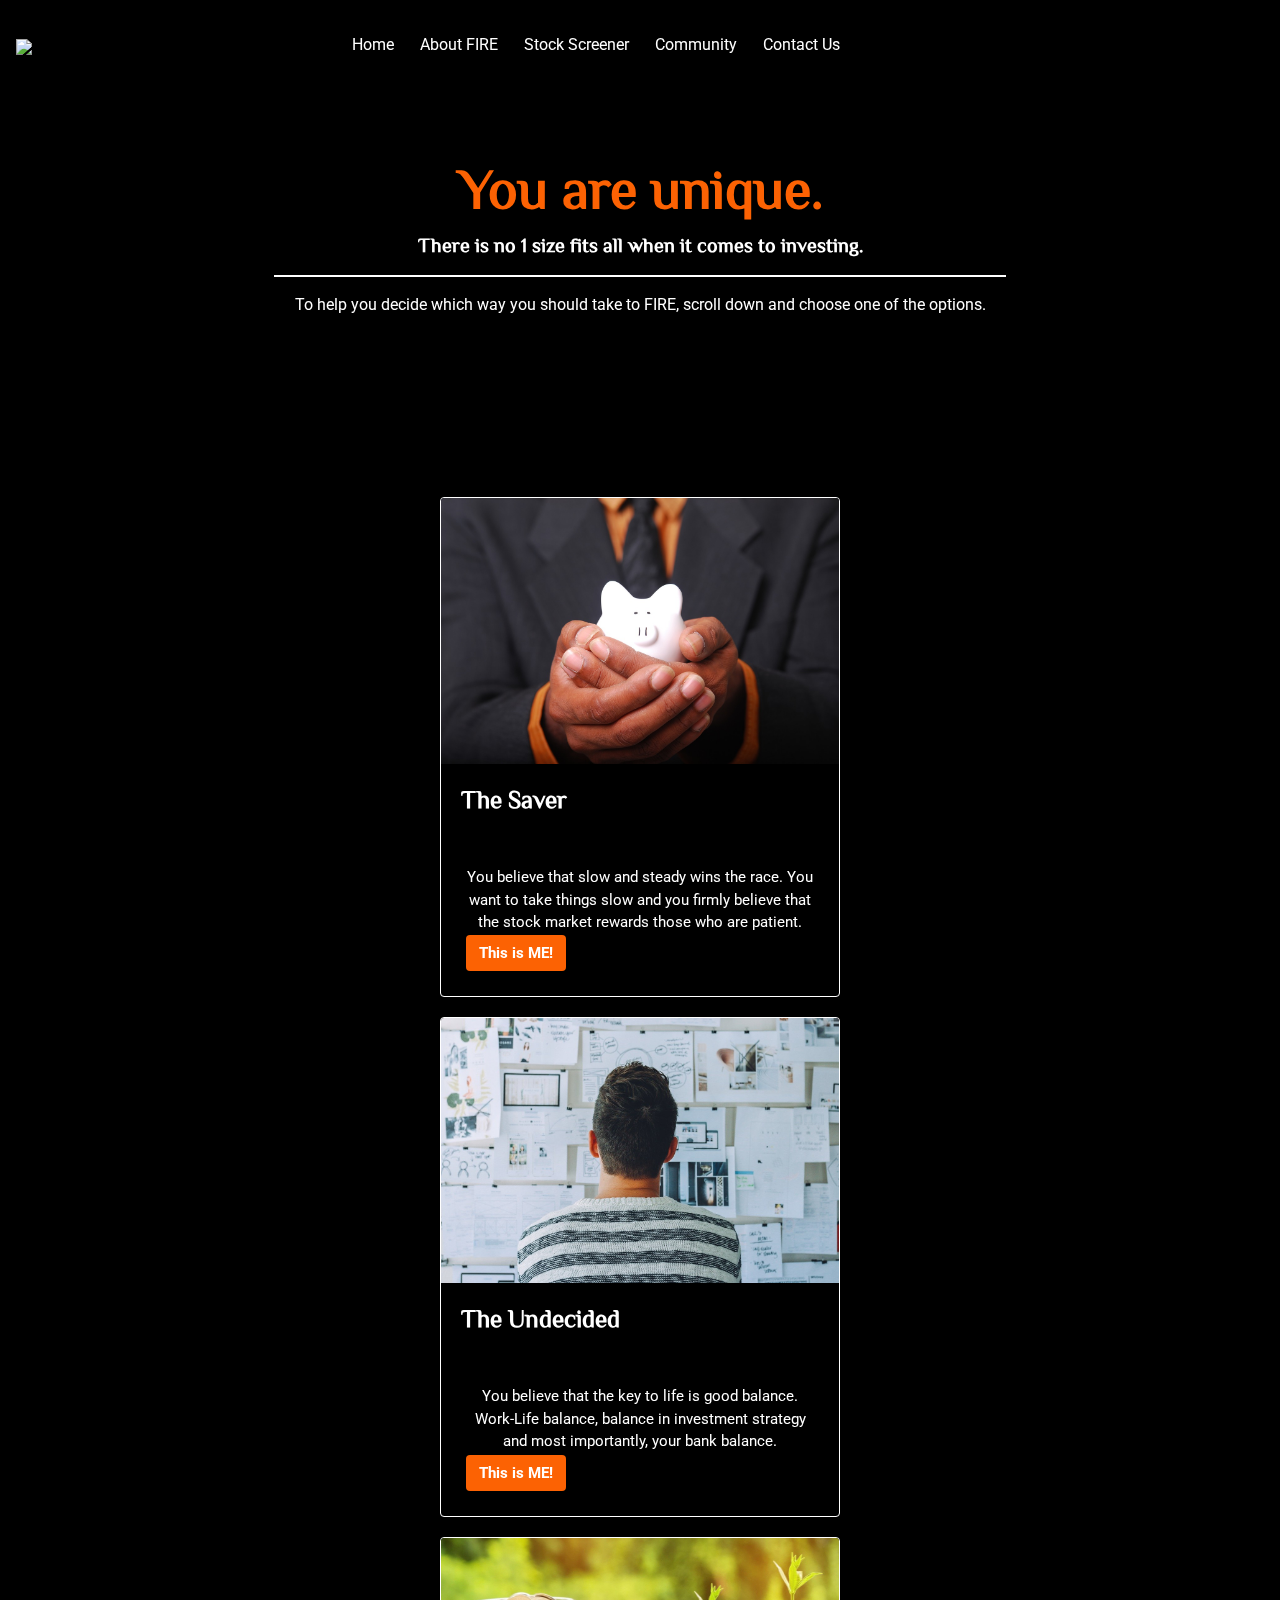
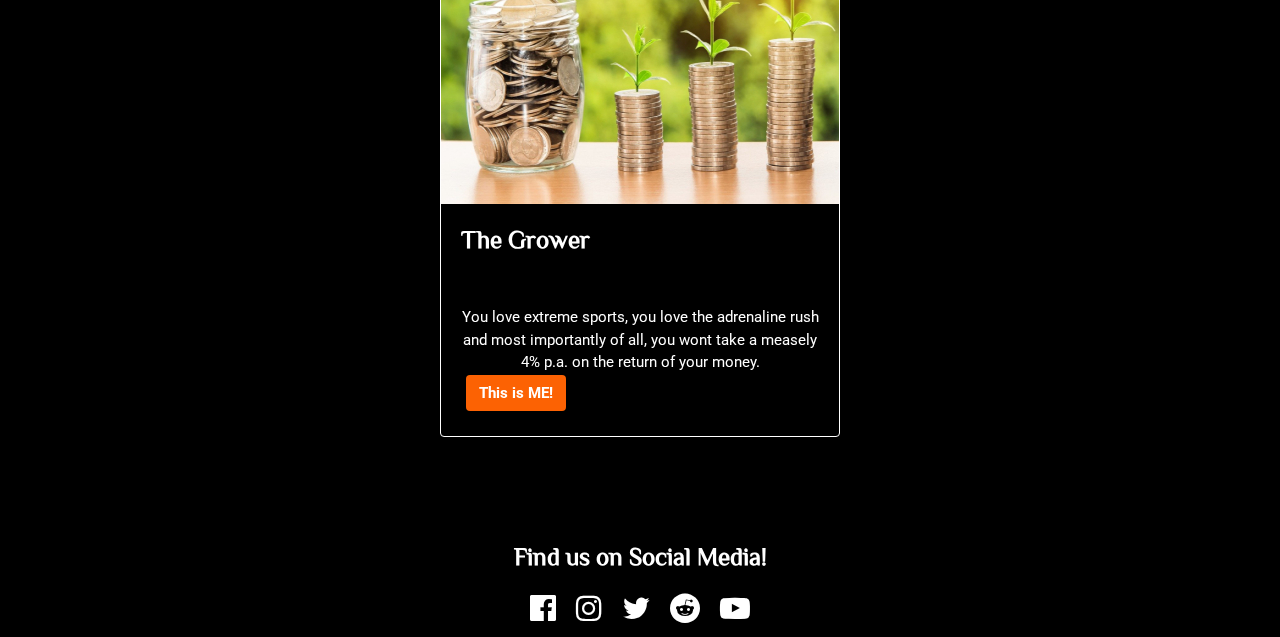
==== index.html @ 74e1b188 "added chart js" ====
<!DOCTYPE html>
<html lang="en">
<head>
  <meta charset="UTF-8">
  <meta name="viewport" content="width=device-width, initial-scale=1.0">
  <title>The FIRE Project</title>
  <!-- BootStrap CSS -->
  <link rel="stylesheet" href="https://stackpath.bootstrapcdn.com/bootstrap/4.4.1/css/bootstrap.min.css" integrity="sha384-Vkoo8x4CGsO3+Hhxv8T/Q5PaXtkKtu6ug5TOeNV6gBiFeWPGFN9MuhOf23Q9Ifjh" crossorigin="anonymous">
  <!-- Google Fonts -->
  <link href="https://fonts.googleapis.com/css2?family=Roboto:ital,wght@0,100;0,300;0,400;0,500;0,700;0,900;1,100;1,300;1,400;1,500;1,700;1,900&display=swap" rel="stylesheet">
  <link href="https://fonts.googleapis.com/css2?family=ZCOOL+XiaoWei&display=swap" rel="stylesheet">
  <!-- Fontawesome CSS -->
  <link rel="stylesheet" href="https://stackpath.bootstrapcdn.com/font-awesome/4.7.0/css/font-awesome.min.css">
  <!-- My own CSS -->
  <link rel="stylesheet" href="style.css">
</head>
<body>
  <!-- navbar -->
  <nav class="navbar navbar-expand-lg">
    <a class="navbar-brand" href="#" id="nav-logo"><img src="pictures/firelogo.png"> </a>
    <button class="navbar-toggler" type="button" data-toggle="collapse" data-target="#navbarNav" aria-controls="navbarNav" aria-expanded="false" aria-label="Toggle navigation">
      <div class="nav-hamburger"></div>
      <div class="nav-hamburger"></div>
      <div class="nav-hamburger"></div>
    </button>
    <div class="collapse navbar-collapse" id="navbarNav">
      <ul class="navbar-nav">
        <li class="nav-item">
          <a class="nav-link" href="index.html">Home <span class="sr-only">(current)</span></a>
        </li>
        <li class="nav-item">
          <a class="nav-link" href="#">About FIRE</a>
        </li>
        <li class="nav-item">
          <a class="nav-link" href="#">Stock Screener</a>
        </li>
        <li class="nav-item">
          <a class="nav-link" href="#">Community</a>
        </li>
        <li class="nav-item last-nav-link">
          <a class="nav-link" href="#">Contact Us</a>
        </li>
      </ul>
    </div>
  </nav>
  <!-- Main background video -->
  <video autoplay muted loop id="mainpagevideo">
    <source src="mainbackground.mp4" type="video/mp4">
  </video>
  <!-- Main page jumbotron -->
  <div class="jumbotron jumbo-main-bg">
    <h1 class="display-4 jumbo-header">You are unique.</h1>
    <p class="lead jumbo-lead">There is no 1 size fits all when it comes to investing.</p>
    <hr>
    <p  class="jumbo-text">To help you decide which way you should take to FIRE, scroll down and choose one of the options.</p>
  </div>
  
  <!-- Main page with 3 choices cards -->
  <div class="container-fluid">
    <section id="center-of-page-card">

      <!-- AOS for cards -->

      <div data-aos="fade-down"
      data-aos-easing="linear"
      data-aos-duration="1500">
        <div class="container-fluid" id="mainpage-teaser">
          <!-- Saver card -->
          <div class="card teaser-card" id="saver-card" style="width: 25rem;">
            <div class="card-body">
              <img class="card-img-top" src="pictures/saver.jpg" alt="Card image cap">
              <h5 class="card-title card-text-header">The Saver</h5>
              <p class="card-text card-text-body">You believe that slow and steady wins the race. You want to take things slow and you firmly believe that the stock market rewards those who are patient.</p>
              <a href="saver.html" class="btn main-page-btn">This is ME!</a>
            </div>
          </div>
          <!-- Undecided card -->
          <div class="card teaser-card" id="thinking-card" style="width: 25rem;">
            <div class="card-body">
              <img class="card-img-top" src="pictures/thinking.jpg" alt="Card image cap">
              <h5 class="card-title card-text-header">The Undecided</h5>
              <p class="card-text card-text-body">You believe that the key to life is good balance. Work-Life balance, balance in investment strategy and most importantly, your bank balance. </p>
              <a href="#" class="btn main-page-btn">This is ME!</a>
            </div>
          </div>
          <!-- Grower card -->
          <div class="card teaser-card" id="grower-card" style="width: 25rem;">
            <div class="card-body">
              <img class="card-img-top" src="pictures/grower.jpg" alt="Card image cap">
              <h5 class="card-title card-text-header">The Grower</h5>
              <p class="card-text card-text-body">You love extreme sports, you love the adrenaline rush and most importantly of all, you wont take a measely 4% p.a. on the return of your money.</p>
              <a href="#" class="btn main-page-btn">This is ME!</a>
            </div>
          </div>
        </div>
      </div>
    </section>
  </div>
<!-- Footer -->
  <footer>
    <div class="container-fluid" id="footer">
      <div><p>Find us on Social Media!</p></div>
      <div>
        <span><i class="fa fa-facebook-official" aria-hidden="true"></i></span>
        <span><i class="fa fa-instagram" aria-hidden="true"></i></span>
        <span><i class="fa fa-twitter" aria-hidden="true"></i></span>
        <span><i class="fa fa-reddit" aria-hidden="true"></i></span>
        <span><i class="fa fa-youtube-play" aria-hidden="true"></i></span>
      </div>
    </div>
  </footer>

  <!-- jquery -->
  <script src="https://code.jquery.com/jquery-3.4.1.slim.min.js" integrity="sha384-J6qa4849blE2+poT4WnyKhv5vZF5SrPo0iEjwBvKU7imGFAV0wwj1yYfoRSJoZ+n" crossorigin="anonymous"></script>
  <!-- bootstrap -->
  <script src="https://cdn.jsdelivr.net/npm/popper.js@1.16.0/dist/umd/popper.min.js" integrity="sha384-Q6E9RHvbIyZFJoft+2mJbHaEWldlvI9IOYy5n3zV9zzTtmI3UksdQRVvoxMfooAo" crossorigin="anonymous"></script>
  <script src="https://stackpath.bootstrapcdn.com/bootstrap/4.4.1/js/bootstrap.min.js" integrity="sha384-wfSDF2E50Y2D1uUdj0O3uMBJnjuUD4Ih7YwaYd1iqfktj0Uod8GCExl3Og8ifwB6" crossorigin="anonymous"></script>
  <!-- Axios -->
  <script src="https://cdnjs.cloudflare.com/ajax/libs/axios/0.19.2/axios.min.js"></script>
  <!-- Animate on scroll library -->
  <script src="https://unpkg.com/aos@2.3.1/dist/aos.js"></script>
  <!-- Chart JS -->
  <script src="https://cdn.jsdelivr.net/npm/chart.js@2.8.0"></script>
  <!-- my script -->
  <script src="script.js"></script>
</body>
</html>
---- style.css ----
/* main body styling */
body{
  background-color: black;
  margin: 0px;
  padding: 0px;
  height: 100%;
  font-family: font-family: 'Roboto', sans-serif;
}
/* navbar stylings */
#nav-logo img {
    height: 40px;
}
.navbar {
  height: 10vh;
  z-index: 10;
  width: 100%;
  background-color: rgba(0,0,0,0.9);
}

.navbar-brand {
  color: white;
}

.nav-link {
  color: white;
  font-size: 16px;
}

.navbar-toggler-icon {
  background-color: white;
  border-radius: 50%;
}

.nav-hamburger {
  width: 25px;
  height: 4px;
  background-color: white;
  margin: 5px 0;
}

.navbar-nav {
  width: 100%;
  display: flex;
  justify-content: center;
}

.nav-item {
    padding: 0 5px 0 5px;
}

.last-nav-link {
    margin-right: 120px;
}

/* Main page Background video */

#mainpagevideo {
  position: fixed;
  right: 0;
  bottom: 0;
  min-width: 100%;
  min-height: 100%;
  z-index: -1;
}

/* jumbotron stylings */

.jumbo-main-bg {
  background-color: rgba(0,0,0,0.7);
  margin-bottom: 80px;
}

.jumbo-bg {
  background-color: rgba(166,166,166,0.3);
  margin-bottom: 80px;
}

hr {
  color: white;
  border: 0.5px white solid;
  text-align: center;
  width: 60%
}

.jumbo-header {
  color: #fc6203;
  font-weight: bolder;
  font-family: 'ZCOOL XiaoWei', serif;
  text-align: center;
}

.jumbo-lead {
  color: white;
  font-weight: bolder;
  font-family: 'ZCOOL XiaoWei', serif;
  text-align: center;
}

.jumbo-text {
  color: white;
  text-align: center;
}

/* main page teaser */

#center-of-page-card {
  width: 100%;
}

#mainpage-teaser {
  display: flex;
  justify-content: space-around;
}

.card-body {
    padding: 0px !important;
}

.teaser-card {
  position: relative;
  background-color: rgba(0,0,0,0.8) ;
  border: 2px black solid;
  min-height: 600px;
  border: 1px white solid;
}

.card-text-header {
  font-family: 'ZCOOL XiaoWei', serif;
  color: white;
  font-size: 35px;
  font-weight: bolder;
  padding: 20px;
}

.card-text-body {
  padding-top: 20px;
  color: white;
  font-size: 20px;
  padding: 20px;
}

.main-page-btn {
  position: absolute;
  bottom: 25px;
  left: 25px;
  background-color: #fc6203;
  color: white;
  font-weight: bolder;
  font-size: 15px;
}

#saver-bg {
    background-color: black;
}

/* Saver page main container */
#saver-page-header {
  display: flex;
  justify-content: center;
  font-size: 40px;
  font-weight: bolder;
  color: #fc6203;
  font-family: 'ZCOOL XiaoWei', serif;
  padding: 20px 0 20px 0;
}

#saver-page-main {
  height: 80px;
}

/* Saver page undecided text */
#saver-undecided-box {
  text-align: center;
  margin: 100px 0 50px 0;
}

#saver-undecided-text {
  font-family: 'ZCOOL XiaoWei', serif;
  font-size: 40px;
  font-weight: bolder;
  color: #fc6203;
  text-shadow: 3px 3px black;
}

/* Saver page search box */

#saver-search-container {
  display: flex;
  justify-content: center;
  margin: 60px 0 60px 0;
}

#saver-search-text {
  color: white;
  font-weight: Bolder;
  font-size: 30px;
  margin-right: 20px;
  text-shadow: 4px 4px black;
}

#saver-search {
  border-radius: 25px;
  border: 3px black solid;
  padding: 10px;
  box-shadow: black 2px 2px;
}

.search-btn {
  background-color: #fc6203;
  color: white;
  font-weight: bolder;
  font-size: 15px;
  margin-left: 15px;
  padding: 0px 10px;
  border-radius: 25px;
}

#collapseOne {
    margin: 0;
    padding: 0;
}

#collapseTwo {
    margin: 0;
    padding: 0;
}

#saver-results-stock-info {
    padding: 20px !important;
    background-color: rgba(166,166,166,0.3);
    margin: 0px !important;
}

#saver-line-chart {
    width: 300px;
    height: 300px;
}

#saver-search-results-description {
    padding: 20px !important;
    background-color: rgba(166,166,166,0.3);
    margin: 0px !important;
}

/* Saver Page low PE stocks section */
.saver-container {
  margin: auto;
  margin-top: 100px;
  margin-bottom: 100px;
  padding: 0px;
  display: flex;
  justify-content: center;
}

.saver-text-head {
    font-size: 30px;
    color: white;
    text-align: center;
    font-family: 'ZCOOL XiaoWei', serif;
    padding-top: 15px;
}

.saver-card {
  display: flex;
  justify-content: flex-end;
  width: 100%;
}

.saver-card-main {
  border-radius: 0 25px 25px 0;
  background-color: rgba(255,255,255,0.8);
  width: 100%;
  height: 100%;
  margin: 0;
}

.saver-text {
  text-align: center;
  color: white;
  font-size: 15px;
  line-height: 1.5em;
  padding-bottom: 15px;
}

.saver-card-header {
  font-family: 'ZCOOL XiaoWei', serif;
  font-weight: bolder;
  font-size: 30px;
  text-align: center;
  padding-top: 15px;
}

.saver-text-box {
  display: flex;
  flex-direction: column;
  justify-content: center;
  background-color: rgba(166,166,166,0.3);
  border-radius: 25px 0 0 25px;
}

.saver-search-btn {
  background-color: #fc6203;
  color: black;
  font-weight: bolder;
  font-size: 15px;
  margin: 20px 0 0 15px;
  padding: 5px 10px;
  border-radius: 10px;
}

.card-text {
    text-align: center;
}

#search-btn-dividend {
    margin-bottom: 30px;
}


/* Saver Page high Dividend stocks section */
/* #high-div-container {
  margin: auto;
  margin-bottom: 40px;
  padding: 0px;
  display: flex;
  justify-content: center;
}

#high-div-card {
  display: flex;
  justify-content: flex-start;
}

#high-div-card-main {
  border-radius: 25px;
  background-color: rgba(255,255,255,0.8);
}

#high-div-text {
  text-align: center;
  color: white;
  font-size: 15px;
  line-height: 1.5em;
}

#high-div-card-header {
  font-family: 'ZCOOL XiaoWei', serif;
  font-weight: bolder;
  font-size: 18px;
}

#high-div-text-box {
  display: flex;
  flex-direction: column;
  justify-content: center;
  background-color: rgba(0,0,0,0.8);
  border-radius: 25px;
}

#high-div-search-btn {
  background-color: #fc6203;
  color: black;
  font-weight: bolder;
  font-size: 15px;
  margin-left: 15px;
  padding: 5px 10px;
  border-radius: 10px;
} */

/* Footer */

#footer {
  height: 120px;
  font-family: 'ZCOOL XiaoWei', serif;
  background-color: rgba(0,0,0,0.7);
  color: white;
  margin-top: 80px;
  font-size: 25px;
  font-weight: bold;
  text-align: center;
  padding: 20px;
}

.fa {
  font-size: 30px;
  color: white;
  padding: 0 7px 0 7px
}

/* ------------smallest phone size------------ */
@media only screen and (max-width: 400px){
  .navbar {
    font-family: 'ZCOOL XiaoWei', serif;
    z-index: 10;
    width: 100%;
    background-color: rgba(0,0,0,0.7);
  }

  #mainpage-teaser {
    display: block;
  }

  .teaser-card {
    width: 300px !important;
  }
  
  #center-of-page-card {
    display: flex;
    justify-content: center;
  }
}

/* ------------laptop screen size------------ */

@media only screen and (max-width: 1440px) {
  #mainpagevideo {
    position: fixed;
    right: 0;
    bottom: 0;
    min-width: 100%;
    min-height: 100%;
    z-index: -1;
  }

  .card-text-header {
    font-family: 'ZCOOL XiaoWei', serif;
    color: white;
    font-size: 25px;
    font-weight: bolder;
  }
  
  .card-text-body {
    padding-top: 20px;
    color: white;
    font-size: 15px;
  }

  .teaser-card {
    min-height: 500px;
  }
}

/* ------------smaller laptop size------------ */

@media only screen and (max-width: 1300px) {
  #mainpagevideo {
    position: fixed;
    right: 0;
    bottom: 0;
    min-width: 100%;
    min-height: 100%;
    z-index: -1;
  }

  #mainpage-teaser {
    display: block;
  }

  .teaser-card {
    max-height: 550px;
    margin-top: 20px;
  }
  
  #center-of-page-card {
    display: flex;
    justify-content: center;
  }
}

/* ------------iphoneX size------------ */

@media only screen and (max-width: 768px) {
  #mainpagevideo {
    position: fixed;
    right: 0;
    bottom: 0;
    min-width: 100%;
    min-height: 100%;
    z-index: -1;
  }

  #mainpage-teaser {
    display: block;
  }

  
  #center-of-page-card {
    display: flex;
    justify-content: center;
  }
}
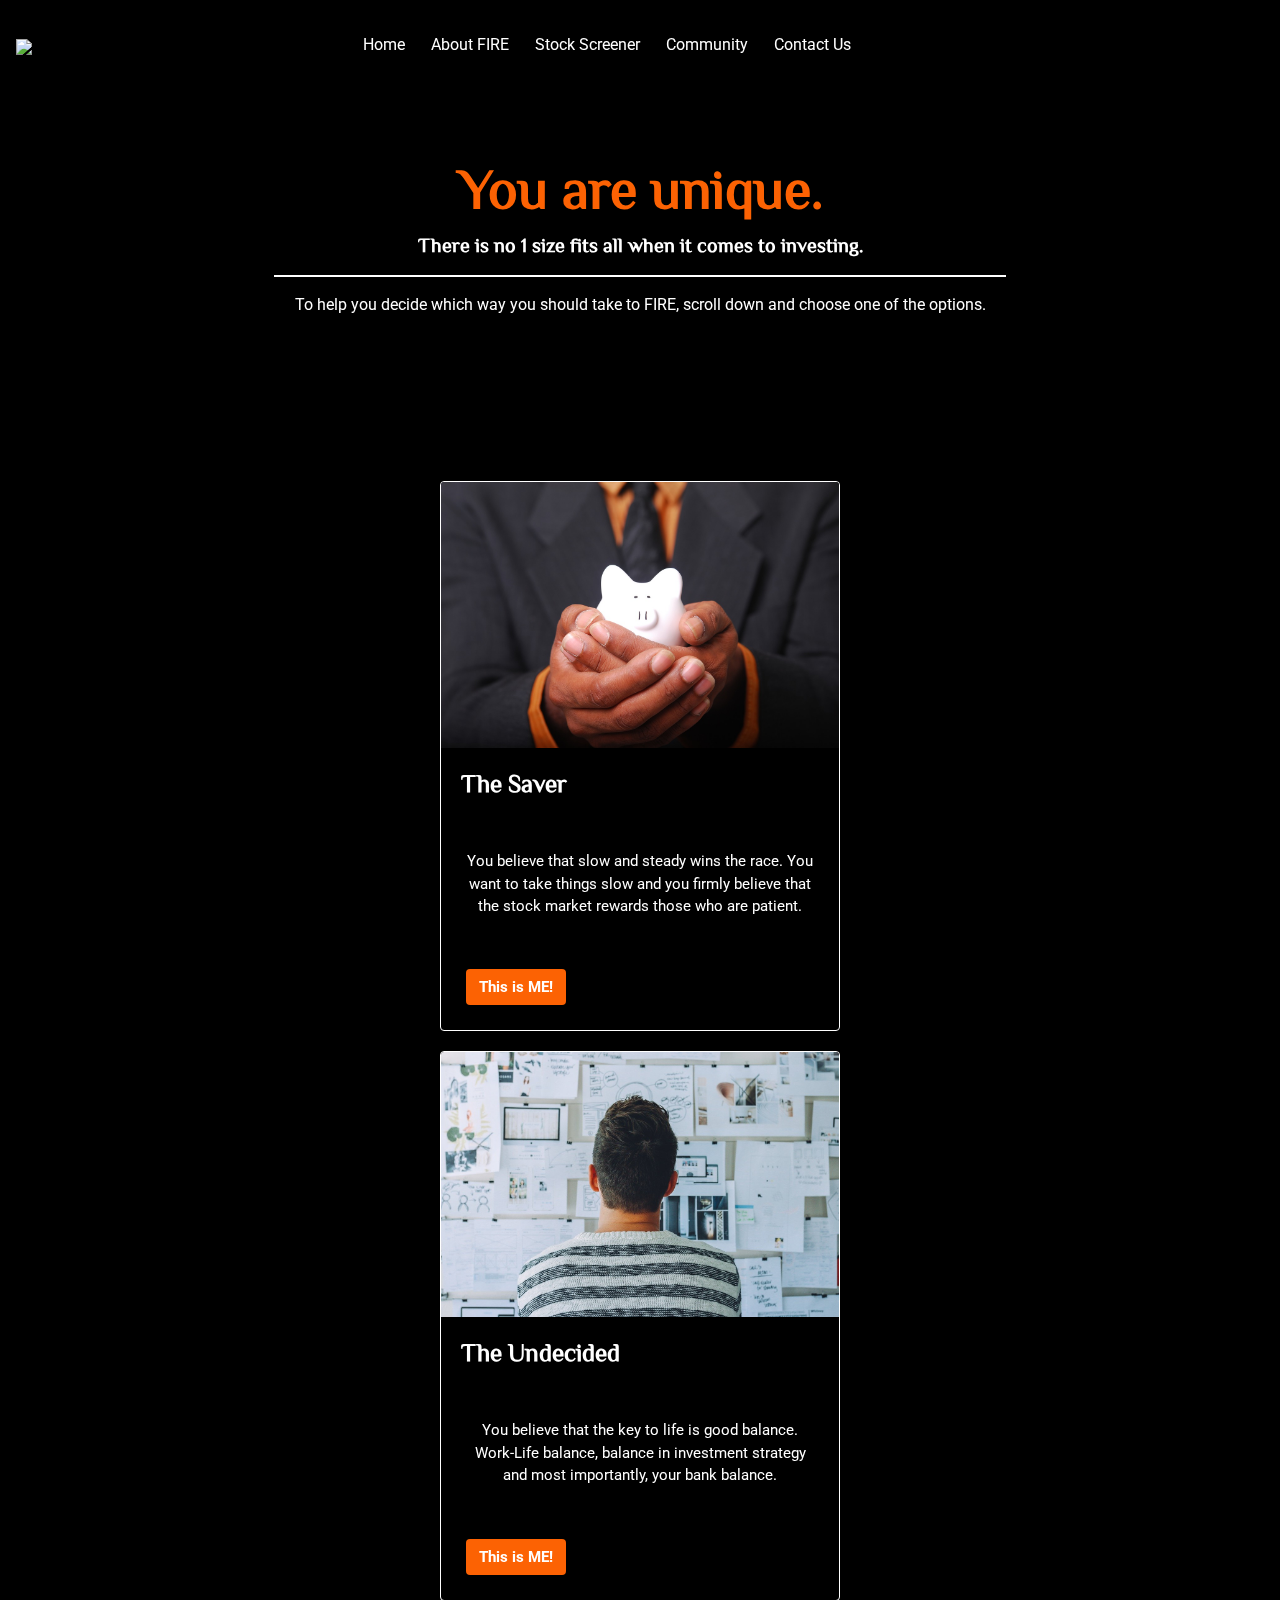
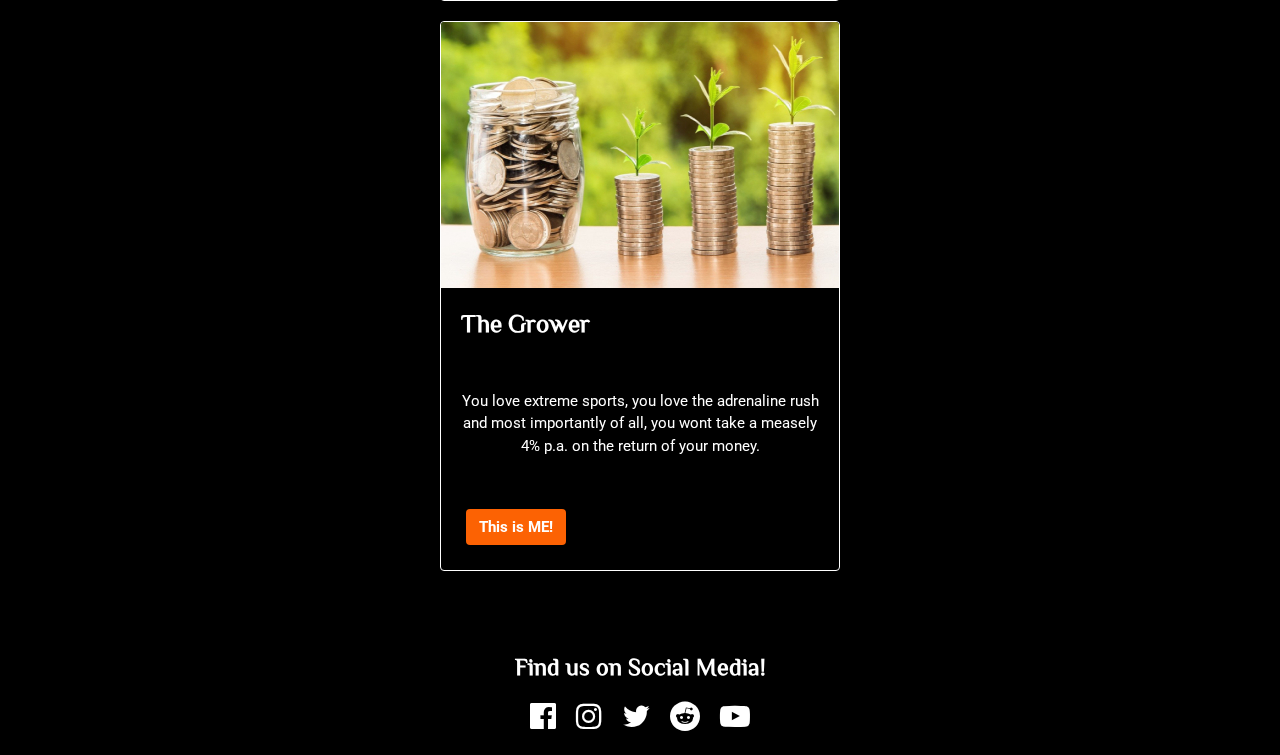
==== commit f2f54dc4: "added Fire history and guidelines" ====
--- a/index.html
+++ b/index.html
@@ -1,127 +1,146 @@
 <!DOCTYPE html>
 <html lang="en">
+
 <head>
-  <meta charset="UTF-8">
-  <meta name="viewport" content="width=device-width, initial-scale=1.0">
-  <title>The FIRE Project</title>
-  <!-- BootStrap CSS -->
-  <link rel="stylesheet" href="https://stackpath.bootstrapcdn.com/bootstrap/4.4.1/css/bootstrap.min.css" integrity="sha384-Vkoo8x4CGsO3+Hhxv8T/Q5PaXtkKtu6ug5TOeNV6gBiFeWPGFN9MuhOf23Q9Ifjh" crossorigin="anonymous">
-  <!-- Google Fonts -->
-  <link href="https://fonts.googleapis.com/css2?family=Roboto:ital,wght@0,100;0,300;0,400;0,500;0,700;0,900;1,100;1,300;1,400;1,500;1,700;1,900&display=swap" rel="stylesheet">
-  <link href="https://fonts.googleapis.com/css2?family=ZCOOL+XiaoWei&display=swap" rel="stylesheet">
-  <!-- Fontawesome CSS -->
-  <link rel="stylesheet" href="https://stackpath.bootstrapcdn.com/font-awesome/4.7.0/css/font-awesome.min.css">
-  <!-- My own CSS -->
-  <link rel="stylesheet" href="style.css">
+	<meta charset="UTF-8">
+	<meta name="viewport" content="width=device-width, initial-scale=1.0">
+	<title>The FIRE Project</title>
+	<!-- BootStrap CSS -->
+	<link rel="stylesheet" href="https://stackpath.bootstrapcdn.com/bootstrap/4.4.1/css/bootstrap.min.css"
+		integrity="sha384-Vkoo8x4CGsO3+Hhxv8T/Q5PaXtkKtu6ug5TOeNV6gBiFeWPGFN9MuhOf23Q9Ifjh" crossorigin="anonymous">
+	<!-- Google Fonts -->
+	<link
+		href="https://fonts.googleapis.com/css2?family=Roboto:ital,wght@0,100;0,300;0,400;0,500;0,700;0,900;1,100;1,300;1,400;1,500;1,700;1,900&display=swap"
+		rel="stylesheet">
+	<link href="https://fonts.googleapis.com/css2?family=ZCOOL+XiaoWei&display=swap" rel="stylesheet">
+	<!-- Fontawesome CSS -->
+	<link rel="stylesheet" href="https://stackpath.bootstrapcdn.com/font-awesome/4.7.0/css/font-awesome.min.css">
+	<!-- My own CSS -->
+	<link rel="stylesheet" href="style.css">
 </head>
+
 <body>
-  <!-- navbar -->
-  <nav class="navbar navbar-expand-lg">
-    <a class="navbar-brand" href="#" id="nav-logo"><img src="pictures/firelogo.png"> </a>
-    <button class="navbar-toggler" type="button" data-toggle="collapse" data-target="#navbarNav" aria-controls="navbarNav" aria-expanded="false" aria-label="Toggle navigation">
+	<!-- navbar -->
+	<nav class="navbar navbar-expand-lg">
+		<a class="navbar-brand" href="#" id="nav-logo"><img src="pictures/firelogo.png"> </a>
+			<button class="navbar-toggler" type="button" data-toggle="collapse" data-target="#navbarNav" aria-controls="navbarNav" aria-expanded="false" aria-label="Toggle navigation">
       <div class="nav-hamburger"></div>
       <div class="nav-hamburger"></div>
       <div class="nav-hamburger"></div>
     </button>
-    <div class="collapse navbar-collapse" id="navbarNav">
-      <ul class="navbar-nav">
-        <li class="nav-item">
-          <a class="nav-link" href="index.html">Home <span class="sr-only">(current)</span></a>
-        </li>
-        <li class="nav-item">
-          <a class="nav-link" href="#">About FIRE</a>
-        </li>
-        <li class="nav-item">
-          <a class="nav-link" href="#">Stock Screener</a>
-        </li>
-        <li class="nav-item">
-          <a class="nav-link" href="#">Community</a>
-        </li>
-        <li class="nav-item last-nav-link">
-          <a class="nav-link" href="#">Contact Us</a>
-        </li>
-      </ul>
-    </div>
-  </nav>
-  <!-- Main background video -->
-  <video autoplay muted loop id="mainpagevideo">
-    <source src="mainbackground.mp4" type="video/mp4">
-  </video>
-  <!-- Main page jumbotron -->
-  <div class="jumbotron jumbo-main-bg">
-    <h1 class="display-4 jumbo-header">You are unique.</h1>
-    <p class="lead jumbo-lead">There is no 1 size fits all when it comes to investing.</p>
-    <hr>
-    <p  class="jumbo-text">To help you decide which way you should take to FIRE, scroll down and choose one of the options.</p>
-  </div>
-  
-  <!-- Main page with 3 choices cards -->
-  <div class="container-fluid">
-    <section id="center-of-page-card">
+			<div class="collapse navbar-collapse" id="navbarNav">
+				<ul class="navbar-nav">
+					<li class="nav-item">
+						<a class="nav-link" href="index.html">Home <span class="sr-only">(current)</span></a>
+					</li>
+					<li class="nav-item">
+						<a class="nav-link" href="about.html">About FIRE</a>
+					</li>
+					<li class="nav-item">
+						<a class="nav-link" href="#">Stock Screener</a>
+					</li>
+					<li class="nav-item">
+						<a class="nav-link" href="#">Community</a>
+					</li>
+					<li class="nav-item last-nav-link">
+						<a class="nav-link" href="#">Contact Us</a>
+					</li>
+				</ul>
+			</div>
+	</nav>
+	<!-- Main background video -->
+	<video autoplay muted loop id="mainpagevideo">
+		<source src="mainbackground.mp4" type="video/mp4">
+	</video>
+	<!-- Main page jumbotron -->
+	<div class="jumbotron jumbo-main-bg">
+		<h1 class="display-4 jumbo-header">You are unique.</h1>
+		<p class="lead jumbo-lead">There is no 1 size fits all when it comes to investing.</p>
+		<hr>
+		<p class="jumbo-text">To help you decide which way you should take to FIRE, scroll down and choose one of the
+			options.</p>
+	</div>
 
-      <!-- AOS for cards -->
+	<!-- Main page with 3 choices cards -->
+	<div class="container-fluid">
+		<section id="center-of-page-card">
 
-      <div data-aos="fade-down"
-      data-aos-easing="linear"
-      data-aos-duration="1500">
-        <div class="container-fluid" id="mainpage-teaser">
-          <!-- Saver card -->
-          <div class="card teaser-card" id="saver-card" style="width: 25rem;">
-            <div class="card-body">
-              <img class="card-img-top" src="pictures/saver.jpg" alt="Card image cap">
-              <h5 class="card-title card-text-header">The Saver</h5>
-              <p class="card-text card-text-body">You believe that slow and steady wins the race. You want to take things slow and you firmly believe that the stock market rewards those who are patient.</p>
-              <a href="saver.html" class="btn main-page-btn">This is ME!</a>
-            </div>
-          </div>
-          <!-- Undecided card -->
-          <div class="card teaser-card" id="thinking-card" style="width: 25rem;">
-            <div class="card-body">
-              <img class="card-img-top" src="pictures/thinking.jpg" alt="Card image cap">
-              <h5 class="card-title card-text-header">The Undecided</h5>
-              <p class="card-text card-text-body">You believe that the key to life is good balance. Work-Life balance, balance in investment strategy and most importantly, your bank balance. </p>
-              <a href="#" class="btn main-page-btn">This is ME!</a>
-            </div>
-          </div>
-          <!-- Grower card -->
-          <div class="card teaser-card" id="grower-card" style="width: 25rem;">
-            <div class="card-body">
-              <img class="card-img-top" src="pictures/grower.jpg" alt="Card image cap">
-              <h5 class="card-title card-text-header">The Grower</h5>
-              <p class="card-text card-text-body">You love extreme sports, you love the adrenaline rush and most importantly of all, you wont take a measely 4% p.a. on the return of your money.</p>
-              <a href="#" class="btn main-page-btn">This is ME!</a>
-            </div>
-          </div>
-        </div>
-      </div>
-    </section>
-  </div>
-<!-- Footer -->
-  <footer>
-    <div class="container-fluid" id="footer">
-      <div><p>Find us on Social Media!</p></div>
-      <div>
-        <span><i class="fa fa-facebook-official" aria-hidden="true"></i></span>
-        <span><i class="fa fa-instagram" aria-hidden="true"></i></span>
-        <span><i class="fa fa-twitter" aria-hidden="true"></i></span>
-        <span><i class="fa fa-reddit" aria-hidden="true"></i></span>
-        <span><i class="fa fa-youtube-play" aria-hidden="true"></i></span>
-      </div>
-    </div>
-  </footer>
+			<!-- AOS for cards -->
 
-  <!-- jquery -->
-  <script src="https://code.jquery.com/jquery-3.4.1.slim.min.js" integrity="sha384-J6qa4849blE2+poT4WnyKhv5vZF5SrPo0iEjwBvKU7imGFAV0wwj1yYfoRSJoZ+n" crossorigin="anonymous"></script>
-  <!-- bootstrap -->
-  <script src="https://cdn.jsdelivr.net/npm/popper.js@1.16.0/dist/umd/popper.min.js" integrity="sha384-Q6E9RHvbIyZFJoft+2mJbHaEWldlvI9IOYy5n3zV9zzTtmI3UksdQRVvoxMfooAo" crossorigin="anonymous"></script>
-  <script src="https://stackpath.bootstrapcdn.com/bootstrap/4.4.1/js/bootstrap.min.js" integrity="sha384-wfSDF2E50Y2D1uUdj0O3uMBJnjuUD4Ih7YwaYd1iqfktj0Uod8GCExl3Og8ifwB6" crossorigin="anonymous"></script>
-  <!-- Axios -->
-  <script src="https://cdnjs.cloudflare.com/ajax/libs/axios/0.19.2/axios.min.js"></script>
-  <!-- Animate on scroll library -->
-  <script src="https://unpkg.com/aos@2.3.1/dist/aos.js"></script>
-  <!-- Chart JS -->
-  <script src="https://cdn.jsdelivr.net/npm/chart.js@2.8.0"></script>
-  <!-- my script -->
-  <script src="script.js"></script>
+			<div data-aos="fade-down" data-aos-easing="linear" data-aos-duration="1500">
+				<div class="container-fluid" id="mainpage-teaser">
+					<!-- Saver card -->
+					<div class="card teaser-card" id="saver-card" style="width: 25rem;">
+						<div class="card-body">
+							<img class="card-img-top" src="pictures/saver.jpg" alt="Card image cap">
+							<h5 class="card-title card-text-header">The Saver</h5>
+							<p class="card-text card-text-body">You believe that slow and steady wins the race. You want
+								to take things slow and you firmly believe that the stock market rewards those who are
+								patient.</p>
+							<a href="saver.html" class="btn main-page-btn">This is ME!</a>
+						</div>
+					</div>
+					<!-- Undecided card -->
+					<div class="card teaser-card" id="thinking-card" style="width: 25rem;">
+						<div class="card-body">
+							<img class="card-img-top" src="pictures/thinking.jpg" alt="Card image cap">
+							<h5 class="card-title card-text-header">The Undecided</h5>
+							<p class="card-text card-text-body">You believe that the key to life is good balance.
+								Work-Life balance, balance in investment strategy and most importantly, your bank
+								balance. </p>
+							<a href="#" class="btn main-page-btn">This is ME!</a>
+						</div>
+					</div>
+					<!-- Grower card -->
+					<div class="card teaser-card" id="grower-card" style="width: 25rem;">
+						<div class="card-body">
+							<img class="card-img-top" src="pictures/grower.jpg" alt="Card image cap">
+							<h5 class="card-title card-text-header">The Grower</h5>
+							<p class="card-text card-text-body">You love extreme sports, you love the adrenaline rush
+								and most importantly of all, you wont take a measely 4% p.a. on the return of your
+								money.</p>
+							<a href="#" class="btn main-page-btn">This is ME!</a>
+						</div>
+					</div>
+				</div>
+			</div>
+		</section>
+	</div>
+	<!-- Footer -->
+	<footer>
+		<div class="container-fluid footer">
+			<div>
+				<p class="footer-social-text">Find us on Social Media!</p>
+			</div>
+			<div>
+				<span><i class="fa fa-facebook-official" aria-hidden="true"></i></span>
+				<span><i class="fa fa-instagram" aria-hidden="true"></i></span>
+				<span><i class="fa fa-twitter" aria-hidden="true"></i></span>
+				<span><i class="fa fa-reddit" aria-hidden="true"></i></span>
+				<span><i class="fa fa-youtube-play" aria-hidden="true"></i></span>
+			</div>
+		</div>
+	</footer>
+
+	<!-- jquery -->
+	<script src="https://code.jquery.com/jquery-3.4.1.slim.min.js"
+		integrity="sha384-J6qa4849blE2+poT4WnyKhv5vZF5SrPo0iEjwBvKU7imGFAV0wwj1yYfoRSJoZ+n" crossorigin="anonymous">
+	</script>
+	<!-- bootstrap -->
+	<script src="https://cdn.jsdelivr.net/npm/popper.js@1.16.0/dist/umd/popper.min.js"
+		integrity="sha384-Q6E9RHvbIyZFJoft+2mJbHaEWldlvI9IOYy5n3zV9zzTtmI3UksdQRVvoxMfooAo" crossorigin="anonymous">
+	</script>
+	<script src="https://stackpath.bootstrapcdn.com/bootstrap/4.4.1/js/bootstrap.min.js"
+		integrity="sha384-wfSDF2E50Y2D1uUdj0O3uMBJnjuUD4Ih7YwaYd1iqfktj0Uod8GCExl3Og8ifwB6" crossorigin="anonymous">
+	</script>
+	<!-- Axios -->
+	<script src="https://cdnjs.cloudflare.com/ajax/libs/axios/0.19.2/axios.min.js"></script>
+	<!-- Animate on scroll library -->
+	<script src="https://unpkg.com/aos@2.3.1/dist/aos.js"></script>
+	<!-- Chart JS -->
+	<script src="https://cdn.jsdelivr.net/npm/chart.js@2.8.0"></script>
+	<!-- my script -->
+	<script src="script.js"></script>
 </body>
+
 </html>--- a/style.css
+++ b/style.css
@@ -4,7 +4,7 @@
   margin: 0px;
   padding: 0px;
   height: 100%;
-  font-family: font-family: 'Roboto', sans-serif;
+  font-family: 'Roboto', sans-serif;
 }
 /* navbar stylings */
 #nav-logo img {
@@ -23,7 +23,7 @@
 
 .nav-link {
   color: white;
-  font-size: 16px;
+  font-size: 1em;
 }
 
 .navbar-toggler-icon {
@@ -49,7 +49,7 @@
 }
 
 .last-nav-link {
-    margin-right: 120px;
+    margin-right: 8%;
 }
 
 /* Main page Background video */
@@ -67,12 +67,12 @@
 
 .jumbo-main-bg {
   background-color: rgba(0,0,0,0.7);
-  margin-bottom: 80px;
+  margin-bottom: 5%;
 }
 
 .jumbo-bg {
   background-color: rgba(166,166,166,0.3);
-  margin-bottom: 80px;
+  margin-bottom: 5%;
 }
 
 hr {
@@ -119,7 +119,6 @@
 .teaser-card {
   position: relative;
   background-color: rgba(0,0,0,0.8) ;
-  border: 2px black solid;
   min-height: 600px;
   border: 1px white solid;
 }
@@ -127,16 +126,15 @@
 .card-text-header {
   font-family: 'ZCOOL XiaoWei', serif;
   color: white;
-  font-size: 35px;
-  font-weight: bolder;
-  padding: 20px;
+  font-size: 1.5em;
+  font-weight: bolder;
+  padding: 5%;
 }
 
 .card-text-body {
-  padding-top: 20px;
-  color: white;
-  font-size: 20px;
-  padding: 20px;
+  color: white;
+  font-size: 1.2em;
+  padding: 5% 5% 25% 5%;
 }
 
 .main-page-btn {
@@ -231,33 +229,32 @@
     margin: 0px !important;
 }
 
-#saver-line-chart {
-    width: 300px;
-    height: 300px;
-}
-
 #saver-search-results-description {
     padding: 20px !important;
     background-color: rgba(166,166,166,0.3);
     margin: 0px !important;
 }
 
+#saver-search-results-chart {
+    padding: 5%;
+}
+
 /* Saver Page low PE stocks section */
 .saver-container {
   margin: auto;
-  margin-top: 100px;
-  margin-bottom: 100px;
+  margin-top: 10%;
+  margin-bottom: 10%;
   padding: 0px;
   display: flex;
   justify-content: center;
 }
 
 .saver-text-head {
-    font-size: 30px;
+    font-size: 2em;
     color: white;
     text-align: center;
     font-family: 'ZCOOL XiaoWei', serif;
-    padding-top: 15px;
+    padding-top: 5%;
 }
 
 .saver-card {
@@ -277,17 +274,17 @@
 .saver-text {
   text-align: center;
   color: white;
-  font-size: 15px;
+  font-size: 1em;
   line-height: 1.5em;
-  padding-bottom: 15px;
+  padding-bottom: 5%;
 }
 
 .saver-card-header {
   font-family: 'ZCOOL XiaoWei', serif;
   font-weight: bolder;
-  font-size: 30px;
-  text-align: center;
-  padding-top: 15px;
+  font-size: 2em;
+  text-align: center;
+  padding-top: 5%;
 }
 
 .saver-text-box {
@@ -298,87 +295,119 @@
   border-radius: 25px 0 0 25px;
 }
 
-.saver-search-btn {
-  background-color: #fc6203;
-  color: black;
-  font-weight: bolder;
-  font-size: 15px;
-  margin: 20px 0 0 15px;
-  padding: 5px 10px;
-  border-radius: 10px;
-}
-
 .card-text {
     text-align: center;
 }
 
-#search-btn-dividend {
-    margin-bottom: 30px;
-}
-
-
-/* Saver Page high Dividend stocks section */
-/* #high-div-container {
+/* About page jumbotron Buttons */
+
+#about-jumbo-buttons {
+    display: flex;
+    justify-content: center;
+    margin: 5% 17% 0 17%;
+}
+
+.about-jumbo-btn {
+    color: white;
+    background-color: #fc6203 !important;
+    margin: 0 2% 0 2%;
+}
+
+/* About page FIRE history */
+
+.about-fire-container {
   margin: auto;
-  margin-bottom: 40px;
+  margin-top: 10%;
+  margin-bottom: 10%;
   padding: 0px;
   display: flex;
   justify-content: center;
 }
 
-#high-div-card {
-  display: flex;
-  justify-content: flex-start;
-}
-
-#high-div-card-main {
+.about-fire-text-head {
+    font-size: 2em;
+    color: white;
+    text-align: center;
+    font-family: 'ZCOOL XiaoWei', serif;
+    padding-top: 5%;
+}
+
+.about-fire-text {
+  text-align: center;
+  color: white;
+  font-size: 1em;
+  line-height: 1.5em;
+  padding-bottom: 5%;
+}
+
+.about-fire-text-box {
+  display: flex;
+  flex-direction: column;
+  justify-content: center;
+  background-color: rgba(166,166,166,0.3);
   border-radius: 25px;
+  padding: 2%;
+}
+
+/* About FIRE guidelines */
+
+.guidelines-fire-card {
+  display: flex;
+  justify-content: flex-end;
+  width: 100%;
+  padding: 0%;
+  margin-top: 10%;
+}
+
+.guidelines-fire-card-main {
+  border-radius: 25px;
+  display: flex;
+  flex-direction: column;
   background-color: rgba(255,255,255,0.8);
-}
-
-#high-div-text {
-  text-align: center;
-  color: white;
-  font-size: 15px;
-  line-height: 1.5em;
-}
-
-#high-div-card-header {
-  font-family: 'ZCOOL XiaoWei', serif;
-  font-weight: bolder;
-  font-size: 18px;
-}
-
-#high-div-text-box {
-  display: flex;
-  flex-direction: column;
-  justify-content: center;
-  background-color: rgba(0,0,0,0.8);
-  border-radius: 25px;
-}
-
-#high-div-search-btn {
-  background-color: #fc6203;
-  color: black;
-  font-weight: bolder;
-  font-size: 15px;
-  margin-left: 15px;
-  padding: 5px 10px;
-  border-radius: 10px;
-} */
+  width: 100%;
+  height: 100%;
+  margin: 0;
+}
+
+.guidelines-fire-card-header {
+  font-family: 'ZCOOL XiaoWei', serif;
+  font-weight: bolder;
+  font-size: 2em;
+  text-align: center;
+  padding-top: 5%;
+}
+
+.guidelines-fire-card-text {
+    text-align: center;
+    color: black;
+    font-size: 1em;
+    line-height: 1.5em;
+    padding: 5%;
+}
+
+.card-text {
+    text-align: center;
+}
+
+.unordered-list-padding {
+    padding-left: 10%;
+}
 
 /* Footer */
 
-#footer {
+.footer {
   height: 120px;
   font-family: 'ZCOOL XiaoWei', serif;
   background-color: rgba(0,0,0,0.7);
   color: white;
-  margin-top: 80px;
-  font-size: 25px;
+  margin-top: 5%;
+  font-size: 1.5em;
   font-weight: bold;
   text-align: center;
-  padding: 20px;
+}
+
+.footer-social-text {
+    padding-top: 1%
 }
 
 .fa {
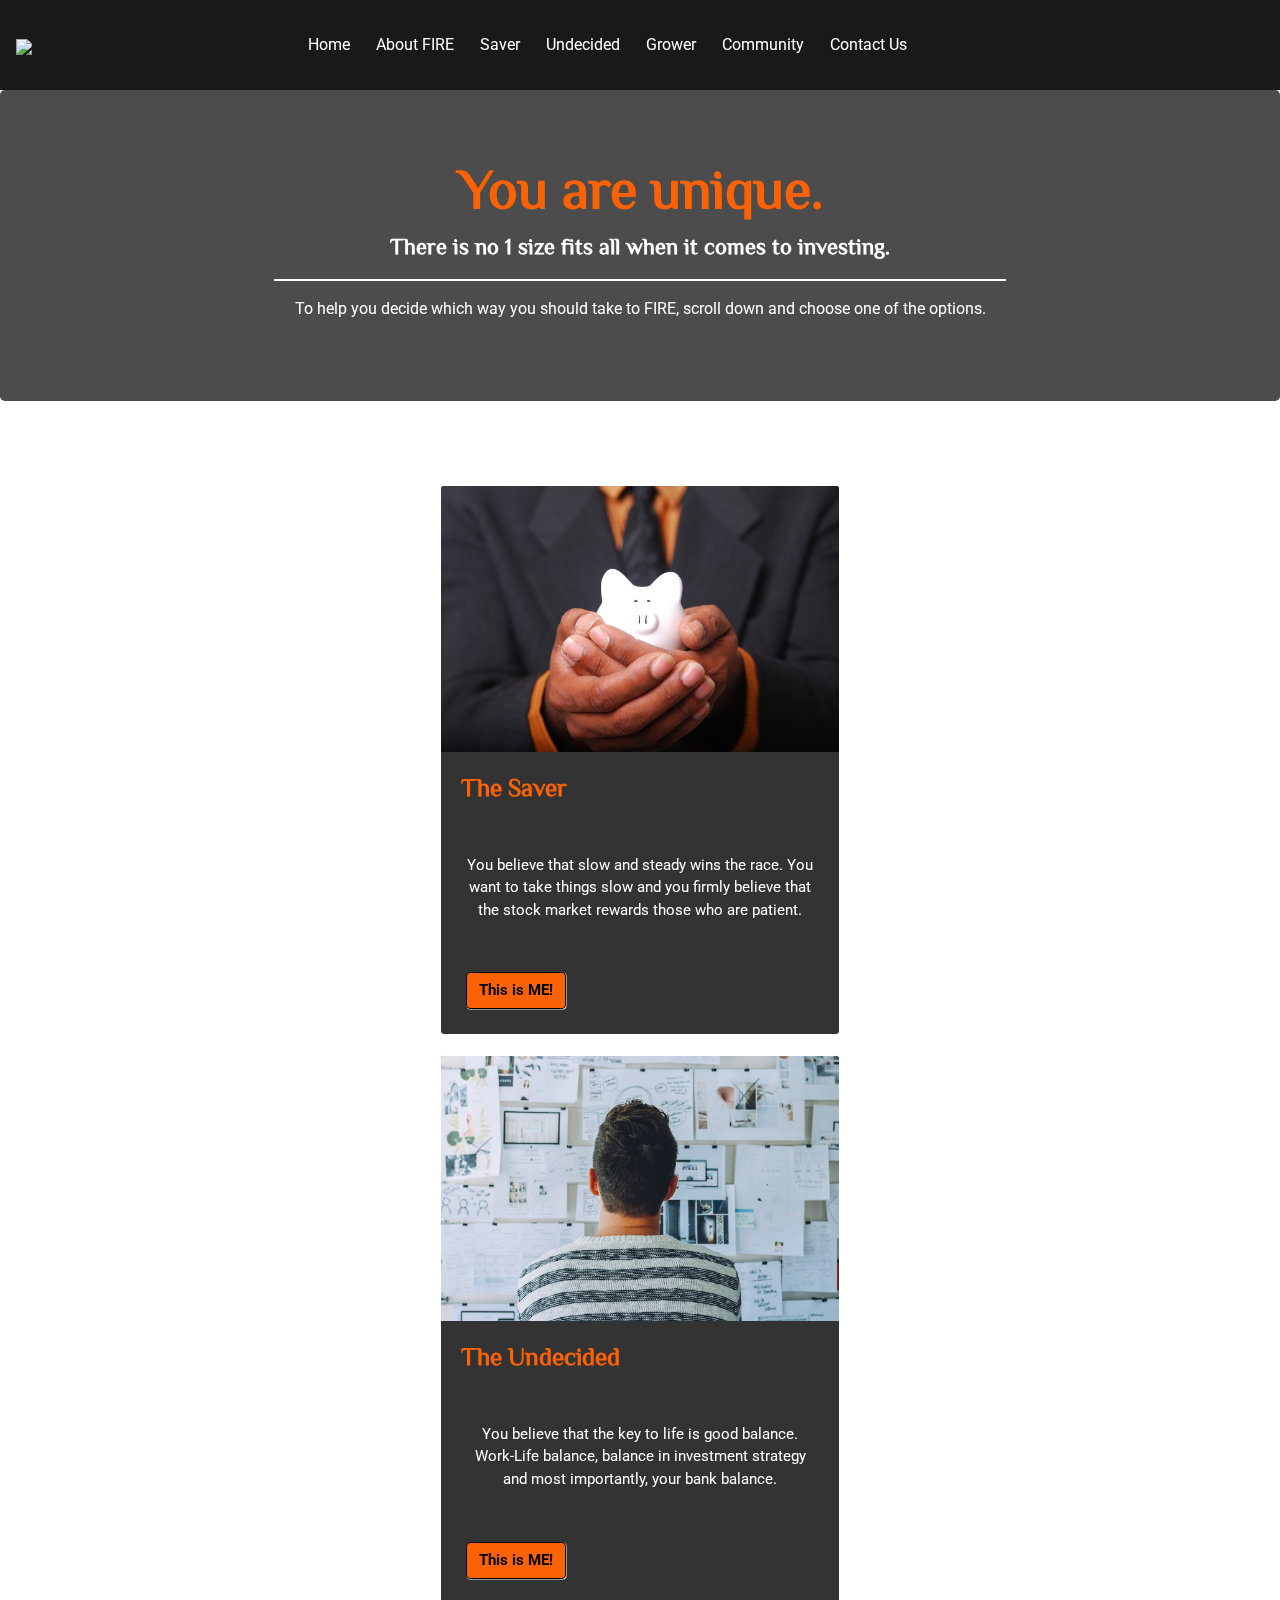
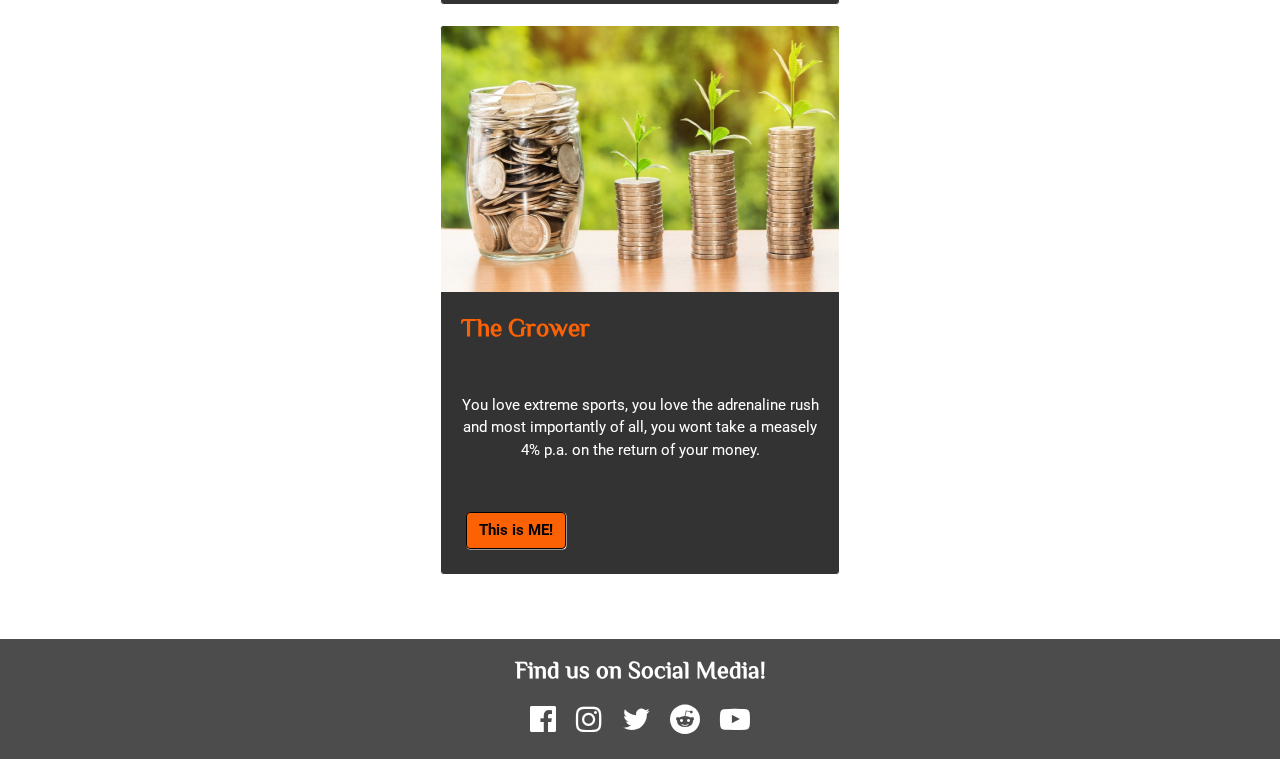
==== commit c805d725: "changed background for grower and saver pages" ====
--- a/index.html
+++ b/index.html
@@ -20,108 +20,113 @@
 </head>
 
 <body>
-	<!-- navbar -->
-	<nav class="navbar navbar-expand-lg">
-		<a class="navbar-brand" href="#" id="nav-logo"><img src="pictures/firelogo.png"> </a>
-			<button class="navbar-toggler" type="button" data-toggle="collapse" data-target="#navbarNav" aria-controls="navbarNav" aria-expanded="false" aria-label="Toggle navigation">
-      <div class="nav-hamburger"></div>
-      <div class="nav-hamburger"></div>
-      <div class="nav-hamburger"></div>
-    </button>
-			<div class="collapse navbar-collapse" id="navbarNav">
-				<ul class="navbar-nav">
-					<li class="nav-item">
-						<a class="nav-link" href="index.html">Home <span class="sr-only">(current)</span></a>
-					</li>
-					<li class="nav-item">
-						<a class="nav-link" href="about.html">About FIRE</a>
-					</li>
-					<li class="nav-item">
-						<a class="nav-link" href="#">Stock Screener</a>
-					</li>
-					<li class="nav-item">
-						<a class="nav-link" href="#">Community</a>
-					</li>
-					<li class="nav-item last-nav-link">
-						<a class="nav-link" href="#">Contact Us</a>
-					</li>
-				</ul>
-			</div>
-	</nav>
-	<!-- Main background video -->
-	<video autoplay muted loop id="mainpagevideo">
-		<source src="mainbackground.mp4" type="video/mp4">
-	</video>
-	<!-- Main page jumbotron -->
-	<div class="jumbotron jumbo-main-bg">
-		<h1 class="display-4 jumbo-header">You are unique.</h1>
-		<p class="lead jumbo-lead">There is no 1 size fits all when it comes to investing.</p>
-		<hr>
-		<p class="jumbo-text">To help you decide which way you should take to FIRE, scroll down and choose one of the
-			options.</p>
-	</div>
+        <!-- navbar -->
+        <nav class="navbar navbar-expand-lg">
+            <a class="navbar-brand" href="#" id="nav-logo"><img src="pictures/firelogo.png"> </a>
+                <button class="navbar-toggler" type="button" data-toggle="collapse" data-target="#navbarNav" aria-controls="navbarNav" aria-expanded="false" aria-label="Toggle navigation">
+        <div class="nav-hamburger"></div>
+        <div class="nav-hamburger"></div>
+        <div class="nav-hamburger"></div>
+        </button>
+                <div class="collapse navbar-collapse" id="navbarNav">
+                    <ul class="navbar-nav">
+                        <li class="nav-item">
+                            <a class="nav-link" href="index.html">Home <span class="sr-only">(current)</span></a>
+                        </li>
+                        <li class="nav-item">
+                            <a class="nav-link" href="about.html">About FIRE</a>
+                        </li>
+                        <li class="nav-item">
+                            <a class="nav-link" href="saver.html">Saver</a>
+                        </li>
+                        <li class="nav-item">
+                            <a class="nav-link" href="undecided.html">Undecided</a>
+                        </li>
+                        <li class="nav-item">
+                            <a class="nav-link" href="grower.html">Grower</a>
+                        </li>
+                        <li class="nav-item">
+                            <a class="nav-link" href="#">Community</a>
+                        </li>
+                        <li class="nav-item last-nav-link">
+                            <a class="nav-link" href="#">Contact Us</a>
+                        </li>
+                    </ul>
+                </div>
+        </nav>
+        <!-- Main background video -->
+        <video autoplay muted loop id="mainpagevideo">
+            <source src="mainbackground.mp4" type="video/mp4">
+        </video>
+        <!-- Main page jumbotron -->
+        <div class="jumbotron jumbo-main-bg">
+            <h1 class="display-4 jumbo-header">You are unique.</h1>
+            <p class="lead jumbo-lead">There is no 1 size fits all when it comes to investing.</p>
+            <hr>
+            <p class="jumbo-text">To help you decide which way you should take to FIRE, scroll down and choose one of the
+                options.</p>
+        </div>
 
-	<!-- Main page with 3 choices cards -->
-	<div class="container-fluid">
-		<section id="center-of-page-card">
+        <!-- Main page with 3 choices cards -->
+        <div class="container-fluid">
+            <section id="center-of-page-card">
 
-			<!-- AOS for cards -->
+                <!-- AOS for cards -->
 
-			<div data-aos="fade-down" data-aos-easing="linear" data-aos-duration="1500">
-				<div class="container-fluid" id="mainpage-teaser">
-					<!-- Saver card -->
-					<div class="card teaser-card" id="saver-card" style="width: 25rem;">
-						<div class="card-body">
-							<img class="card-img-top" src="pictures/saver.jpg" alt="Card image cap">
-							<h5 class="card-title card-text-header">The Saver</h5>
-							<p class="card-text card-text-body">You believe that slow and steady wins the race. You want
-								to take things slow and you firmly believe that the stock market rewards those who are
-								patient.</p>
-							<a href="saver.html" class="btn main-page-btn">This is ME!</a>
-						</div>
-					</div>
-					<!-- Undecided card -->
-					<div class="card teaser-card" id="thinking-card" style="width: 25rem;">
-						<div class="card-body">
-							<img class="card-img-top" src="pictures/thinking.jpg" alt="Card image cap">
-							<h5 class="card-title card-text-header">The Undecided</h5>
-							<p class="card-text card-text-body">You believe that the key to life is good balance.
-								Work-Life balance, balance in investment strategy and most importantly, your bank
-								balance. </p>
-							<a href="#" class="btn main-page-btn">This is ME!</a>
-						</div>
-					</div>
-					<!-- Grower card -->
-					<div class="card teaser-card" id="grower-card" style="width: 25rem;">
-						<div class="card-body">
-							<img class="card-img-top" src="pictures/grower.jpg" alt="Card image cap">
-							<h5 class="card-title card-text-header">The Grower</h5>
-							<p class="card-text card-text-body">You love extreme sports, you love the adrenaline rush
-								and most importantly of all, you wont take a measely 4% p.a. on the return of your
-								money.</p>
-							<a href="#" class="btn main-page-btn">This is ME!</a>
-						</div>
-					</div>
-				</div>
-			</div>
-		</section>
-	</div>
-	<!-- Footer -->
-	<footer>
-		<div class="container-fluid footer">
-			<div>
-				<p class="footer-social-text">Find us on Social Media!</p>
-			</div>
-			<div>
-				<span><i class="fa fa-facebook-official" aria-hidden="true"></i></span>
-				<span><i class="fa fa-instagram" aria-hidden="true"></i></span>
-				<span><i class="fa fa-twitter" aria-hidden="true"></i></span>
-				<span><i class="fa fa-reddit" aria-hidden="true"></i></span>
-				<span><i class="fa fa-youtube-play" aria-hidden="true"></i></span>
-			</div>
-		</div>
-	</footer>
-
+                <div data-aos="fade-down" data-aos-easing="linear" data-aos-duration="1500">
+                    <div class="container-fluid" id="mainpage-teaser">
+                        <!-- Saver card -->
+                        <div class="card teaser-card" id="saver-card" style="width: 25rem;">
+                            <div class="card-body">
+                                <img class="card-img-top" src="pictures/saver.jpg" alt="Card image cap">
+                                <h5 class="card-title card-text-header">The Saver</h5>
+                                <p class="card-text card-text-body">You believe that slow and steady wins the race. You want
+                                    to take things slow and you firmly believe that the stock market rewards those who are
+                                    patient.</p>
+                                <a href="saver.html" class="btn main-page-btn">This is ME!</a>
+                            </div>
+                        </div>
+                        <!-- Undecided card -->
+                        <div class="card teaser-card" id="thinking-card" style="width: 25rem;">
+                            <div class="card-body">
+                                <img class="card-img-top" src="pictures/thinking.jpg" alt="Card image cap">
+                                <h5 class="card-title card-text-header">The Undecided</h5>
+                                <p class="card-text card-text-body">You believe that the key to life is good balance.
+                                    Work-Life balance, balance in investment strategy and most importantly, your bank
+                                    balance. </p>
+                                <a href="#" class="btn main-page-btn">This is ME!</a>
+                            </div>
+                        </div>
+                        <!-- Grower card -->
+                        <div class="card teaser-card" id="grower-card" style="width: 25rem;">
+                            <div class="card-body">
+                                <img class="card-img-top" src="pictures/grower.jpg" alt="Card image cap">
+                                <h5 class="card-title card-text-header">The Grower</h5>
+                                <p class="card-text card-text-body">You love extreme sports, you love the adrenaline rush
+                                    and most importantly of all, you wont take a measely 4% p.a. on the return of your
+                                    money.</p>
+                                <a href="#" class="btn main-page-btn">This is ME!</a>
+                            </div>
+                        </div>
+                    </div>
+                </div>
+            </section>
+        </div>
+        <!-- Footer -->
+        <footer>
+            <div class="container-fluid footer">
+                <div>
+                    <p class="footer-social-text">Find us on Social Media!</p>
+                </div>
+                <div>
+                    <span><i class="fa fa-facebook-official" aria-hidden="true"></i></span>
+                    <span><i class="fa fa-instagram" aria-hidden="true"></i></span>
+                    <span><i class="fa fa-twitter" aria-hidden="true"></i></span>
+                    <span><i class="fa fa-reddit" aria-hidden="true"></i></span>
+                    <span><i class="fa fa-youtube-play" aria-hidden="true"></i></span>
+                </div>
+            </div>
+        </footer>
 	<!-- jquery -->
 	<script src="https://code.jquery.com/jquery-3.4.1.slim.min.js"
 		integrity="sha384-J6qa4849blE2+poT4WnyKhv5vZF5SrPo0iEjwBvKU7imGFAV0wwj1yYfoRSJoZ+n" crossorigin="anonymous">
--- a/style.css
+++ b/style.css
@@ -1,10 +1,16 @@
 /* main body styling */
 body{
-  background-color: black;
   margin: 0px;
   padding: 0px;
   height: 100%;
   font-family: 'Roboto', sans-serif;
+}
+
+.bg-image {
+    background-image: url(pictures/fire-background.jpg);
+    background-size: cover;
+    background-repeat: no-repeat;
+    background-position: right;
 }
 /* navbar stylings */
 #nav-logo img {
@@ -71,7 +77,7 @@
 }
 
 .jumbo-bg {
-  background-color: rgba(166,166,166,0.3);
+  background-color: rgba(0,0,0,0.5);
   margin-bottom: 5%;
 }
 
@@ -94,6 +100,7 @@
   font-weight: bolder;
   font-family: 'ZCOOL XiaoWei', serif;
   text-align: center;
+  font-size: 1.4em;
 }
 
 .jumbo-text {
@@ -101,7 +108,7 @@
   text-align: center;
 }
 
-/* main page teaser */
+/* index page teaser */
 
 #center-of-page-card {
   width: 100%;
@@ -125,7 +132,7 @@
 
 .card-text-header {
   font-family: 'ZCOOL XiaoWei', serif;
-  color: white;
+  color: #fc6203 !important;
   font-size: 1.5em;
   font-weight: bolder;
   padding: 5%;
@@ -142,39 +149,28 @@
   bottom: 25px;
   left: 25px;
   background-color: #fc6203;
-  color: white;
+  color: black;
   font-weight: bolder;
   font-size: 15px;
-}
-
-#saver-bg {
-    background-color: black;
+  box-shadow: 0.5px 0.5px white;
+  border: 1px black solid;
 }
 
 /* Saver page main container */
-#saver-page-header {
-  display: flex;
-  justify-content: center;
-  font-size: 40px;
-  font-weight: bolder;
-  color: #fc6203;
-  font-family: 'ZCOOL XiaoWei', serif;
-  padding: 20px 0 20px 0;
-}
 
 #saver-page-main {
-  height: 80px;
+  height: 10%;
 }
 
 /* Saver page undecided text */
 #saver-undecided-box {
   text-align: center;
-  margin: 100px 0 50px 0;
+  margin: 10% 0 5% 0;
 }
 
 #saver-undecided-text {
   font-family: 'ZCOOL XiaoWei', serif;
-  font-size: 40px;
+  font-size: 2em;
   font-weight: bolder;
   color: #fc6203;
   text-shadow: 3px 3px black;
@@ -185,7 +181,7 @@
 #saver-search-container {
   display: flex;
   justify-content: center;
-  margin: 60px 0 60px 0;
+  margin: 5% 0 0 0;
 }
 
 #saver-search-text {
@@ -203,7 +199,7 @@
   box-shadow: black 2px 2px;
 }
 
-.search-btn {
+#saver-search-btn {
   background-color: #fc6203;
   color: white;
   font-weight: bolder;
@@ -223,23 +219,27 @@
     padding: 0;
 }
 
+#saver-search-results {
+    margin-top: 5%;
+}
+
 #saver-results-stock-info {
-    padding: 20px !important;
+    padding: 3% !important;
+    background-color: rgba(166,166,166,0.3);
+    margin-top: 0px !important;
+}
+
+#saver-search-results-description {
+    padding: 3% !important;
     background-color: rgba(166,166,166,0.3);
     margin: 0px !important;
 }
 
-#saver-search-results-description {
-    padding: 20px !important;
-    background-color: rgba(166,166,166,0.3);
-    margin: 0px !important;
-}
-
 #saver-search-results-chart {
     padding: 5%;
 }
 
-/* Saver Page low PE stocks section */
+/* Saver Page low PE and high dividend */
 .saver-container {
   margin: auto;
   margin-top: 10%;
@@ -251,10 +251,11 @@
 
 .saver-text-head {
     font-size: 2em;
-    color: white;
+    color: #fc6203;
     text-align: center;
     font-family: 'ZCOOL XiaoWei', serif;
     padding-top: 5%;
+    font-weight: bold;
 }
 
 .saver-card {
@@ -281,10 +282,11 @@
 
 .saver-card-header {
   font-family: 'ZCOOL XiaoWei', serif;
-  font-weight: bolder;
+  font-weight: bold;
   font-size: 2em;
   text-align: center;
   padding-top: 5%;
+  color: #fc6203;
 }
 
 .saver-text-box {
@@ -297,6 +299,168 @@
 
 .card-text {
     text-align: center;
+}
+
+/* Undecided page */
+
+.slider-color {
+    background-color: #fc6203 !important;
+}
+
+
+/* Grower page */
+
+#grower-jumbo-text {
+    color: #e62c2c;
+}
+
+#grower-page-main {
+  height: 10%;
+}
+
+/* Grower page undecided text */
+#grower-undecided-box {
+  text-align: center;
+  margin: 10% 0 5% 0;
+}
+
+#grower-undecided-text {
+  font-family: 'ZCOOL XiaoWei', serif;
+  font-size: 2em;
+  font-weight: bolder;
+  color: #e62c2c;
+  text-shadow: 3px 3px black;
+}
+
+/* Grower page search box */
+
+#grower-search-container {
+  display: flex;
+  justify-content: center;
+  margin: 5% 0 0 0;
+}
+
+#grower-search-text {
+  color: white;
+  font-weight: Bolder;
+  font-size: 30px;
+  margin-right: 20px;
+  text-shadow: 4px 4px black;
+}
+
+#grower-search {
+  border-radius: 25px;
+  border: 3px black solid;
+  padding: 10px;
+  box-shadow: black 2px 2px;
+}
+
+#grower-search-btn {
+  background-color: #e62c2c;
+  color: white;
+  font-weight: bold;
+  font-size: 15px;
+  margin-left: 15px;
+  padding: 0px 10px;
+  border-radius: 25px;
+}
+
+#collapseGrowerOne {
+    margin: 0;
+    padding: 0;
+}
+
+#collapseGrowerTwo {
+    margin: 0;
+    padding: 0;
+}
+
+#grower-search-results {
+    margin-top: 5%;
+}
+
+#grower-results-stock-info {
+    padding: 3% !important;
+    background-color: rgba(166,166,166,0.3);
+    margin-top: 0px !important;
+}
+
+#grower-search-results-description {
+    padding: 3% !important;
+    background-color: rgba(166,166,166,0.3);
+    margin: 0px !important;
+}
+
+#grower-search-results-chart {
+    padding: 5%;
+}
+
+/* Grower Page disruptive company and low PEG companies */
+.grower-container {
+  margin: auto;
+  margin-top: 10%;
+  margin-bottom: 10%;
+  padding: 0px;
+  display: flex;
+  justify-content: center;
+}
+
+.grower-text-head {
+    font-size: 2em;
+    color: #e62c2c;
+    text-align: center;
+    font-family: 'ZCOOL XiaoWei', serif;
+    padding-top: 5%;
+    font-weight: bold;
+}
+
+.grower-card {
+  display: flex;
+  justify-content: flex-end;
+  width: 100%;
+}
+
+.grower-card-main {
+  border-radius: 0 25px 25px 0;
+  background-color: rgba(255,255,255,0.8);
+  width: 100%;
+  height: 100%;
+  margin: 0;
+}
+
+.grower-text {
+  text-align: center;
+  color: white;
+  font-size: 1em;
+  line-height: 1.5em;
+  padding-bottom: 5%;
+}
+
+.grower-card-header {
+  font-family: 'ZCOOL XiaoWei', serif;
+  font-weight: bolder;
+  font-size: 2em;
+  text-align: center;
+  padding-top: 5%;
+  color: #e62c2c;
+}
+
+.grower-text-box {
+  display: flex;
+  flex-direction: column;
+  justify-content: center;
+  background-color: rgba(166,166,166,0.3);
+  border-radius: 25px 0 0 25px;
+}
+
+#grower-notable-margin {
+    margin-bottom: 8%;
+}
+
+/* About page stylings */
+
+.header-color {
+    color:  #fc6203 !important;
 }
 
 /* About page jumbotron Buttons */
@@ -308,9 +472,12 @@
 }
 
 .about-jumbo-btn {
-    color: white;
+    color: black;
+    font-weight: bold;
     background-color: #fc6203 !important;
     margin: 0 2% 0 2%;
+    border: 1px black solid;
+    box-shadow: 1px 1px black;
 }
 
 /* About page FIRE history */
@@ -326,10 +493,10 @@
 
 .about-fire-text-head {
     font-size: 2em;
-    color: white;
     text-align: center;
     font-family: 'ZCOOL XiaoWei', serif;
     padding-top: 5%;
+    font-weight: bolder;
 }
 
 .about-fire-text {
@@ -344,9 +511,17 @@
   display: flex;
   flex-direction: column;
   justify-content: center;
-  background-color: rgba(166,166,166,0.3);
+  background-color: rgba(0,0,0,0.7);
   border-radius: 25px;
   padding: 2%;
+}
+
+.why-stocks-text {
+  color: white;
+  text-align: left;
+  font-size: 1em;
+  line-height: 1.5em;
+  padding-bottom: 5%;
 }
 
 /* About FIRE guidelines */
@@ -391,6 +566,83 @@
 
 .unordered-list-padding {
     padding-left: 10%;
+}
+
+/* About FIRE Approaches to FIRE */
+
+.approaches-fire-text-head {
+    font-size: 2em;
+    text-align: center;
+    font-family: 'ZCOOL XiaoWei', serif;
+    padding-top: 5%;
+    font-weight: bolder;
+}
+
+.approaches-fire-text {
+  text-align: center;
+  color: white;
+  font-size: 1em;
+  line-height: 1.5em;
+}
+
+.approaches-fire-text-box {
+  display: flex;
+  flex-direction: column;
+  justify-content: center;
+  background-color:  rgba(0,0,0,0.7);
+  border-radius: 25px;
+  padding: 2%;
+  margin-top: 10%;
+}
+
+.about-approaches-btn {
+    color: black;
+    font-weight: bold;
+    background-color: #fc6203 !important;
+    margin: 0 40% 5% 40%;
+    max-width: 20% !important;
+    border: 1px black solid;
+    box-shadow: 1px 1px black;
+}
+
+/* About FIRE My Approach  */
+
+.my-approach-fire-card {
+  display: flex;
+  justify-content: flex-end;
+  width: 100%;
+  padding: 0%;
+  margin-top: 10%;
+}
+
+.my-approach-fire-card-main {
+  border-radius: 25px;
+  display: flex;
+  flex-direction: column;
+  background-color: rgba(255,255,255,0.8);
+  width: 100%;
+  height: 100%;
+  margin: 0;
+}
+
+.my-approach-fire-card-header {
+  font-family: 'ZCOOL XiaoWei', serif;
+  font-weight: bolder;
+  font-size: 2em;
+  text-align: center;
+  padding-top: 5%;
+}
+
+.my-approach-fire-card-text {
+    text-align: center;
+    color: black;
+    font-size: 1em;
+    line-height: 1.5em;
+    padding: 5%;
+}
+
+.card-text {
+    text-align: center;
 }
 
 /* Footer */
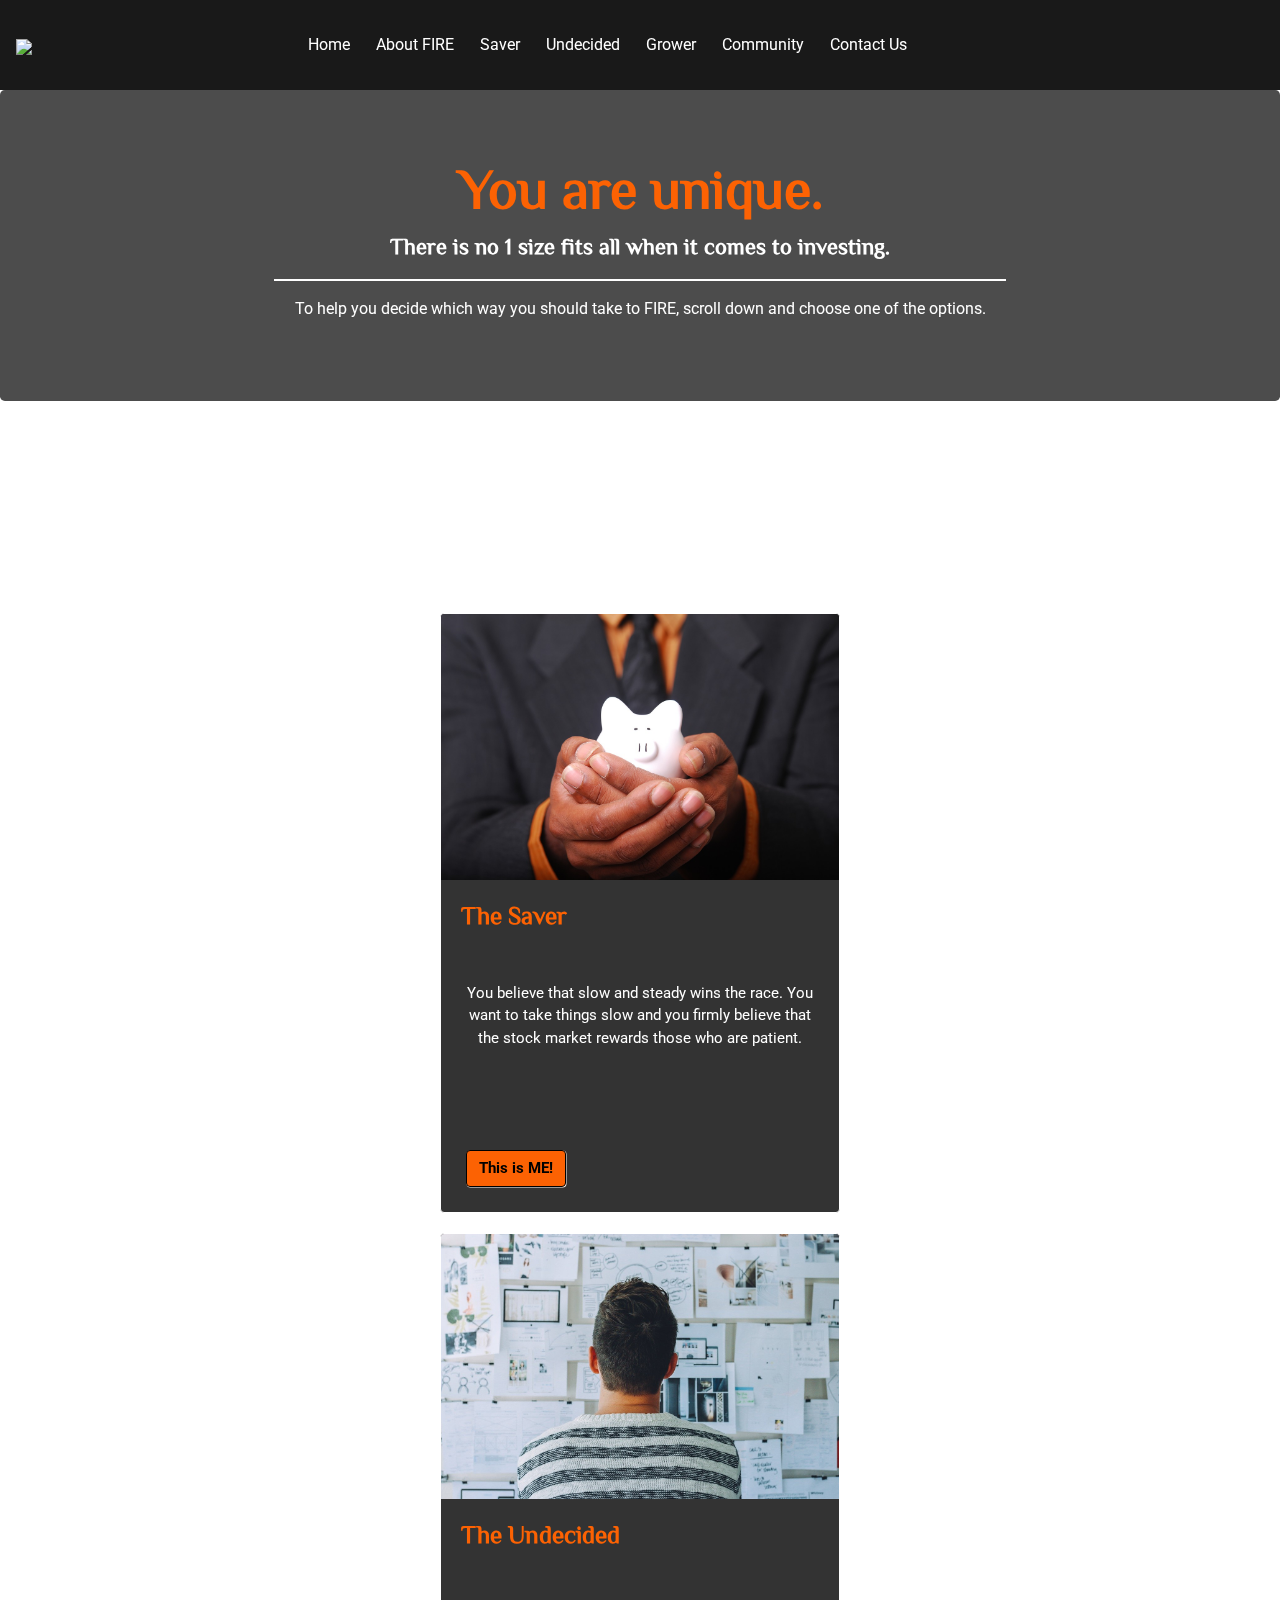
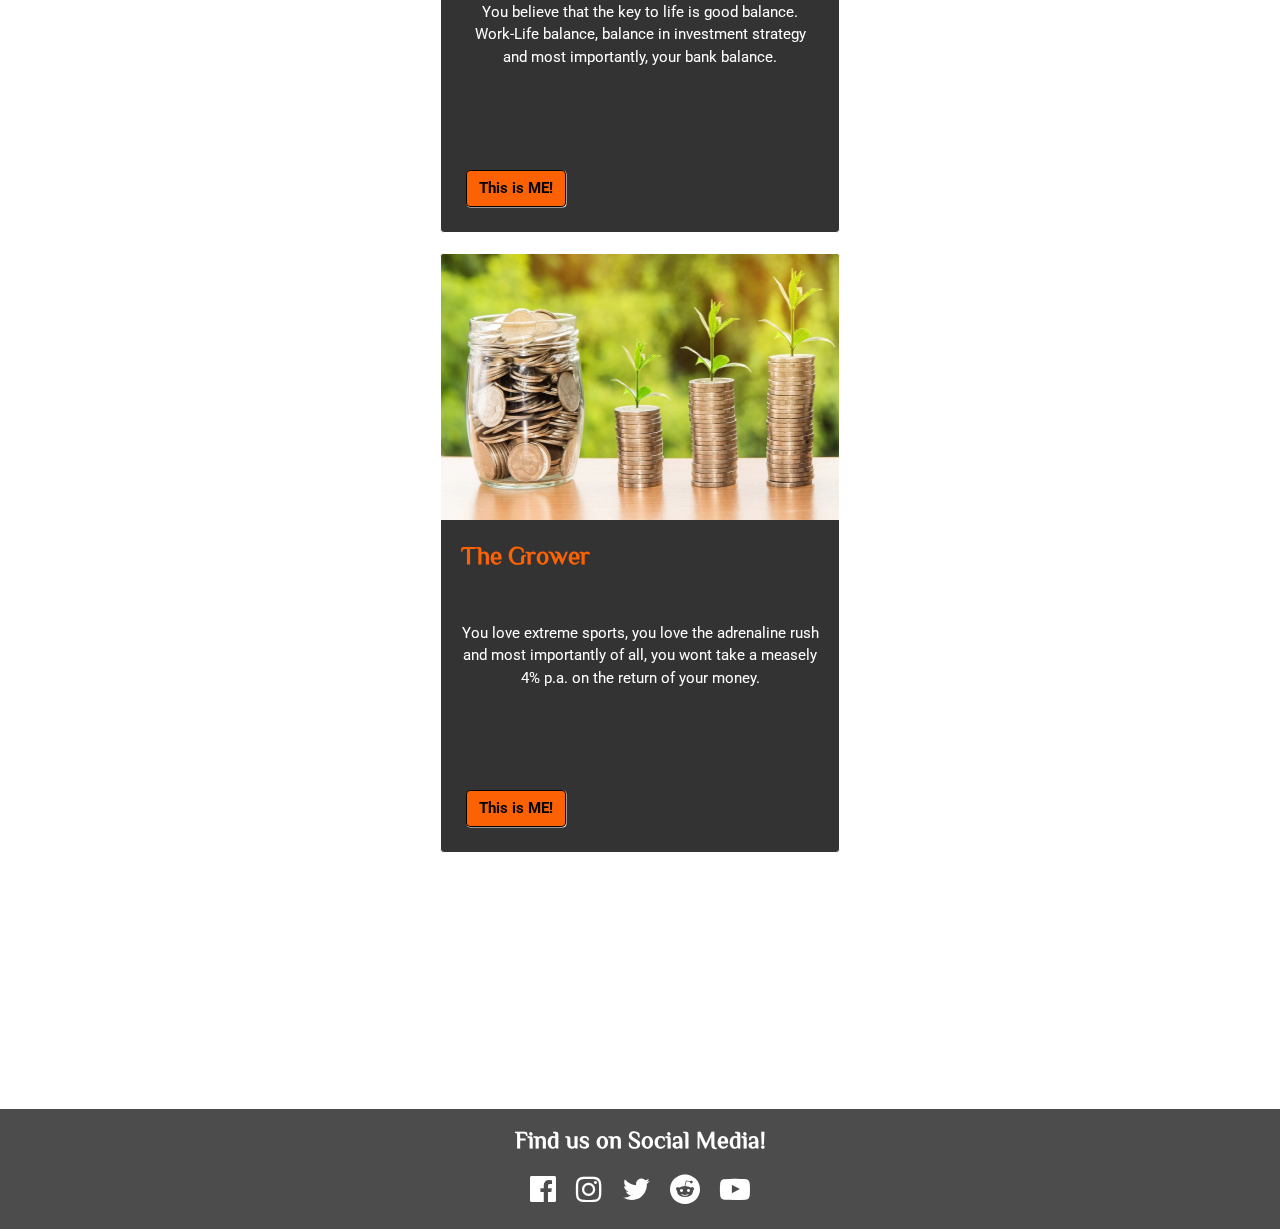
==== commit c1262567: "margin styling for main page" ====
--- a/index.html
+++ b/index.html
@@ -68,7 +68,7 @@
         </div>
 
         <!-- Main page with 3 choices cards -->
-        <div class="container-fluid">
+        <div class="container-fluid" id="index-page-margin">
             <section id="center-of-page-card">
 
                 <!-- AOS for cards -->
@@ -76,7 +76,7 @@
                 <div data-aos="fade-down" data-aos-easing="linear" data-aos-duration="1500">
                     <div class="container-fluid" id="mainpage-teaser">
                         <!-- Saver card -->
-                        <div class="card teaser-card" id="saver-card" style="width: 25rem;">
+                        <div class="card all-card" style="width: 25rem;">
                             <div class="card-body">
                                 <img class="card-img-top" src="pictures/saver.jpg" alt="Card image cap">
                                 <h5 class="card-title card-text-header">The Saver</h5>
@@ -87,7 +87,7 @@
                             </div>
                         </div>
                         <!-- Undecided card -->
-                        <div class="card teaser-card" id="thinking-card" style="width: 25rem;">
+                        <div class="card all-card" style="width: 25rem;">
                             <div class="card-body">
                                 <img class="card-img-top" src="pictures/thinking.jpg" alt="Card image cap">
                                 <h5 class="card-title card-text-header">The Undecided</h5>
@@ -98,7 +98,7 @@
                             </div>
                         </div>
                         <!-- Grower card -->
-                        <div class="card teaser-card" id="grower-card" style="width: 25rem;">
+                        <div class="card all-card" style="width: 25rem;">
                             <div class="card-body">
                                 <img class="card-img-top" src="pictures/grower.jpg" alt="Card image cap">
                                 <h5 class="card-title card-text-header">The Grower</h5>
--- a/style.css
+++ b/style.css
@@ -69,6 +69,13 @@
   z-index: -1;
 }
 
+/* Main page margin */
+
+#index-page-margin {
+    margin-top: 15%;
+    margin-bottom: 20%;
+}
+
 /* jumbotron stylings */
 
 .jumbo-main-bg {
@@ -123,11 +130,12 @@
     padding: 0px !important;
 }
 
-.teaser-card {
+.all-card {
   position: relative;
   background-color: rgba(0,0,0,0.8) ;
   min-height: 600px;
   border: 1px white solid;
+  margin-top: 5%;
 }
 
 .card-text-header {
@@ -225,13 +233,13 @@
 
 #saver-results-stock-info {
     padding: 3% !important;
-    background-color: rgba(166,166,166,0.3);
+    background-color: rgba(166,166,166,0.5);
     margin-top: 0px !important;
 }
 
 #saver-search-results-description {
     padding: 3% !important;
-    background-color: rgba(166,166,166,0.3);
+    background-color: rgba(166,166,166,0.5);
     margin: 0px !important;
 }
 
@@ -266,7 +274,7 @@
 
 .saver-card-main {
   border-radius: 0 25px 25px 0;
-  background-color: rgba(255,255,255,0.8);
+  background-color: rgba(255,255,255,0.9);
   width: 100%;
   height: 100%;
   margin: 0;
@@ -293,7 +301,7 @@
   display: flex;
   flex-direction: column;
   justify-content: center;
-  background-color: rgba(166,166,166,0.3);
+  background-color: rgba(166,166,166,0.5);
   border-radius: 25px 0 0 25px;
 }
 
@@ -303,10 +311,33 @@
 
 /* Undecided page */
 
-.slider-color {
+.form-label-text {
+    font-size: 1.5em;
+    font-weight: bold;
+    color: #fc6203;
+    font-family: 'ZCOOL XiaoWei', serif;
+}
+
+.custom-select {
+    background-color:  rgba(0,0,0,0.8);
+    color: whitesmoke;
+}
+
+#undecided-submit {
+    color: black;
+    font-weight: bold;
     background-color: #fc6203 !important;
-}
-
+    border: 1px black solid;
+    box-shadow: 1px 1px black;
+}
+
+/* Undecided results */
+
+#results-card {
+  min-height: 600px;
+  border: 1px white solid;
+  background-color: rgba(0,0,0,0.8);
+}
 
 /* Grower page */
 
@@ -381,13 +412,13 @@
 
 #grower-results-stock-info {
     padding: 3% !important;
-    background-color: rgba(166,166,166,0.3);
+    background-color: rgba(166,166,166,0.5);
     margin-top: 0px !important;
 }
 
 #grower-search-results-description {
     padding: 3% !important;
-    background-color: rgba(166,166,166,0.3);
+    background-color: rgba(166,166,166,0.5);
     margin: 0px !important;
 }
 
@@ -422,7 +453,7 @@
 
 .grower-card-main {
   border-radius: 0 25px 25px 0;
-  background-color: rgba(255,255,255,0.8);
+  background-color: rgba(255,255,255,0.9);
   width: 100%;
   height: 100%;
   margin: 0;
@@ -449,7 +480,7 @@
   display: flex;
   flex-direction: column;
   justify-content: center;
-  background-color: rgba(166,166,166,0.3);
+  background-color: rgba(166,166,166,0.5);
   border-radius: 25px 0 0 25px;
 }
 
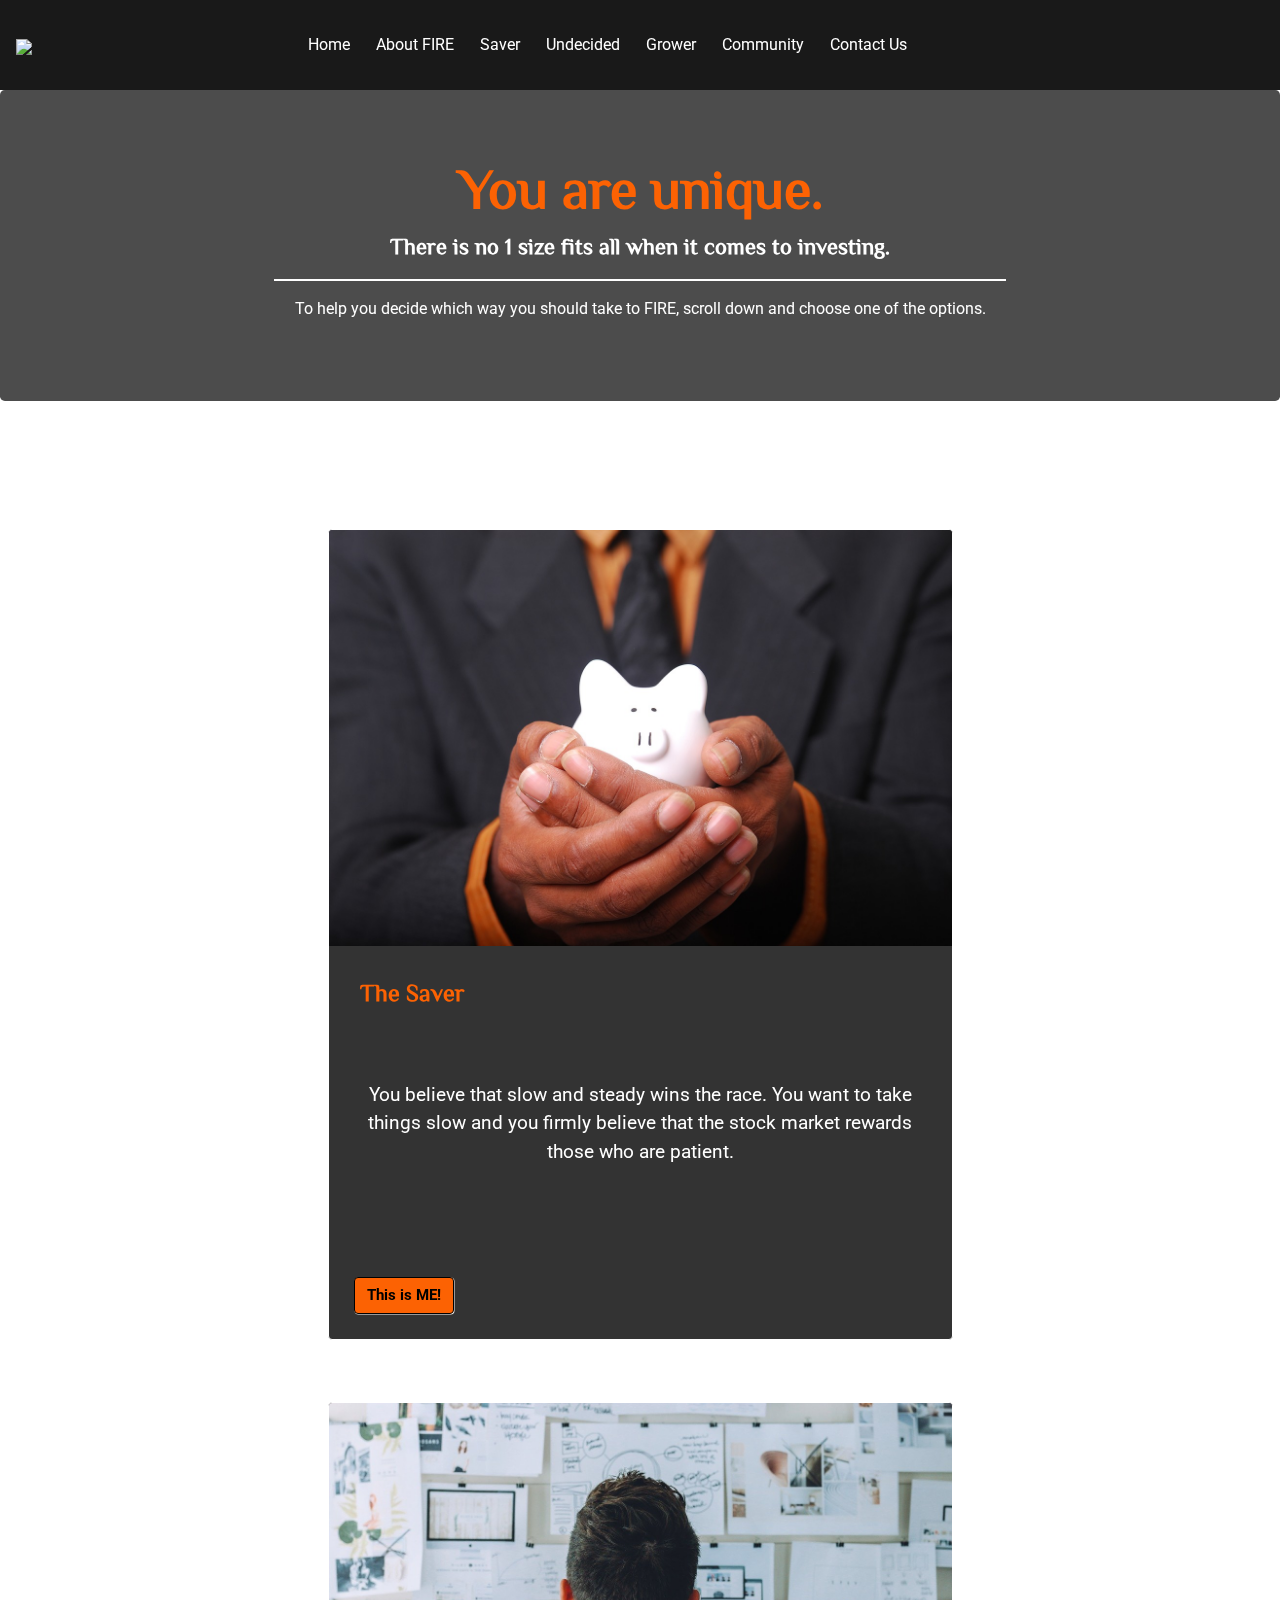
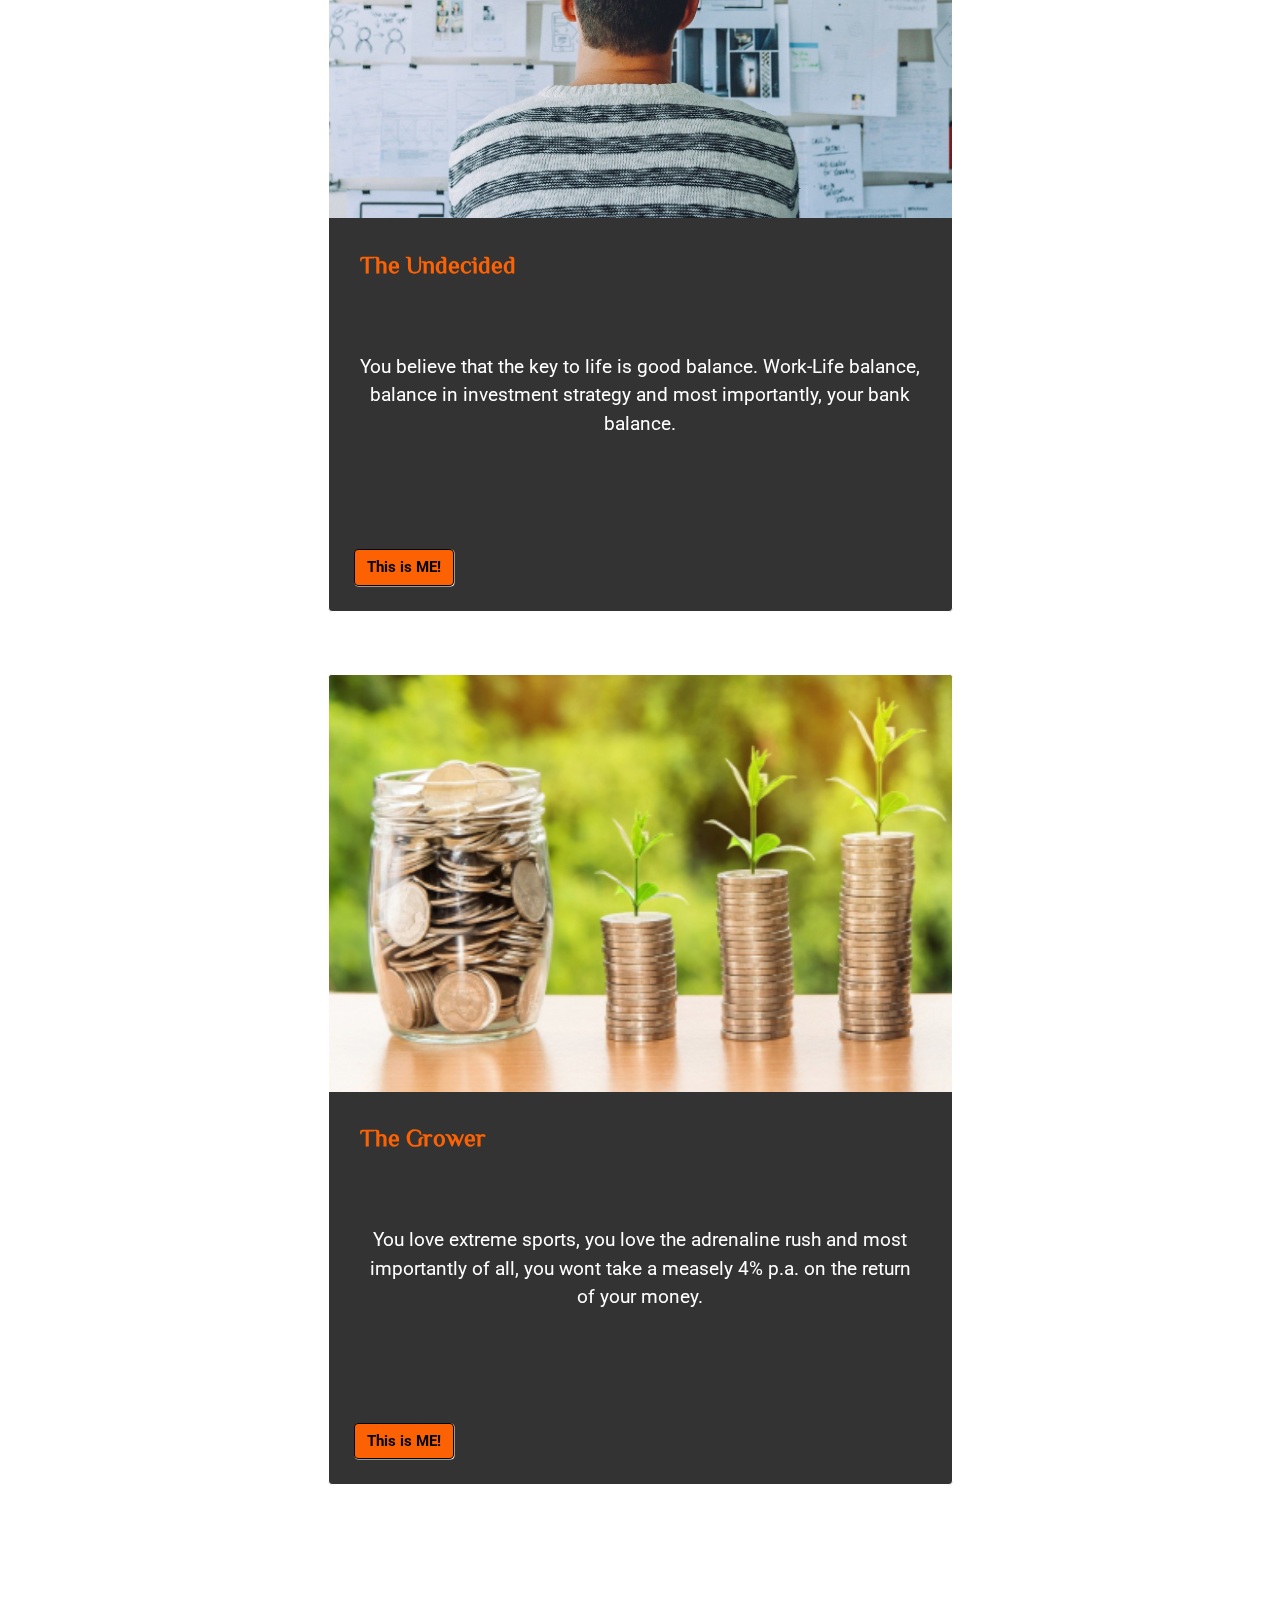
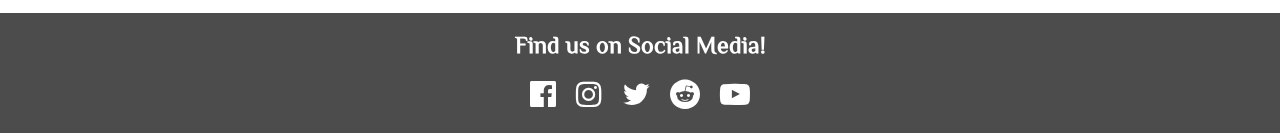
==== commit 20fdb521: "mobile responsive for all pages" ====
--- a/index.html
+++ b/index.html
@@ -49,7 +49,7 @@
                             <a class="nav-link" href="#">Community</a>
                         </li>
                         <li class="nav-item last-nav-link">
-                            <a class="nav-link" href="#">Contact Us</a>
+                            <a class="nav-link" href="contact.html">Contact Us</a>
                         </li>
                     </ul>
                 </div>
@@ -70,44 +70,37 @@
         <!-- Main page with 3 choices cards -->
         <div class="container-fluid" id="index-page-margin">
             <section id="center-of-page-card">
-
-                <!-- AOS for cards -->
-
-                <div data-aos="fade-down" data-aos-easing="linear" data-aos-duration="1500">
-                    <div class="container-fluid" id="mainpage-teaser">
-                        <!-- Saver card -->
-                        <div class="card all-card" style="width: 25rem;">
-                            <div class="card-body">
-                                <img class="card-img-top" src="pictures/saver.jpg" alt="Card image cap">
-                                <h5 class="card-title card-text-header">The Saver</h5>
-                                <p class="card-text card-text-body">You believe that slow and steady wins the race. You want
-                                    to take things slow and you firmly believe that the stock market rewards those who are
-                                    patient.</p>
-                                <a href="saver.html" class="btn main-page-btn">This is ME!</a>
-                            </div>
-                        </div>
-                        <!-- Undecided card -->
-                        <div class="card all-card" style="width: 25rem;">
-                            <div class="card-body">
-                                <img class="card-img-top" src="pictures/thinking.jpg" alt="Card image cap">
-                                <h5 class="card-title card-text-header">The Undecided</h5>
-                                <p class="card-text card-text-body">You believe that the key to life is good balance.
-                                    Work-Life balance, balance in investment strategy and most importantly, your bank
-                                    balance. </p>
-                                <a href="#" class="btn main-page-btn">This is ME!</a>
-                            </div>
-                        </div>
-                        <!-- Grower card -->
-                        <div class="card all-card" style="width: 25rem;">
-                            <div class="card-body">
-                                <img class="card-img-top" src="pictures/grower.jpg" alt="Card image cap">
-                                <h5 class="card-title card-text-header">The Grower</h5>
-                                <p class="card-text card-text-body">You love extreme sports, you love the adrenaline rush
-                                    and most importantly of all, you wont take a measely 4% p.a. on the return of your
-                                    money.</p>
-                                <a href="#" class="btn main-page-btn">This is ME!</a>
-                            </div>
-                        </div>
+                <!-- Saver card -->
+                <div class="card all-card">
+                    <div class="card-body">
+                        <img class="card-img-top" src="pictures/saver.jpg" alt="Card image cap">
+                        <h5 class="card-title card-text-header">The Saver</h5>
+                        <p class="card-text card-text-body">You believe that slow and steady wins the race. You want
+                            to take things slow and you firmly believe that the stock market rewards those who are
+                            patient.</p>
+                        <a href="saver.html" class="btn main-page-btn">This is ME!</a>
+                    </div>
+                </div>
+                <!-- Undecided card -->
+                <div class="card all-card">
+                    <div class="card-body">
+                        <img class="card-img-top" src="pictures/thinking.jpg" alt="Card image cap">
+                        <h5 class="card-title card-text-header">The Undecided</h5>
+                        <p class="card-text card-text-body">You believe that the key to life is good balance.
+                            Work-Life balance, balance in investment strategy and most importantly, your bank
+                            balance. </p>
+                        <a href="#" class="btn main-page-btn">This is ME!</a>
+                    </div>
+                </div>
+                <!-- Grower card -->
+                <div class="card all-card">
+                    <div class="card-body">
+                        <img class="card-img-top" src="pictures/grower.jpg" alt="Card image cap">
+                        <h5 class="card-title card-text-header">The Grower</h5>
+                        <p class="card-text card-text-body">You love extreme sports, you love the adrenaline rush
+                            and most importantly of all, you wont take a measely 4% p.a. on the return of your
+                            money.</p>
+                        <a href="#" class="btn main-page-btn">This is ME!</a>
                     </div>
                 </div>
             </section>
--- a/style.css
+++ b/style.css
@@ -1,7 +1,7 @@
 /* main body styling */
 body{
-  margin: 0px;
-  padding: 0px;
+  padding: 0;
+  margin: 0;
   height: 100%;
   font-family: 'Roboto', sans-serif;
 }
@@ -30,6 +30,11 @@
 .nav-link {
   color: white;
   font-size: 1em;
+}
+
+.nav-item a:hover {
+    text-decoration: none;
+    color: #fc6203 !important;
 }
 
 .navbar-toggler-icon {
@@ -72,8 +77,8 @@
 /* Main page margin */
 
 #index-page-margin {
-    margin-top: 15%;
-    margin-bottom: 20%;
+    margin-top: 10%;
+    margin-bottom: 10%;
 }
 
 /* jumbotron stylings */
@@ -117,25 +122,16 @@
 
 /* index page teaser */
 
-#center-of-page-card {
-  width: 100%;
-}
-
-#mainpage-teaser {
-  display: flex;
-  justify-content: space-around;
-}
-
 .card-body {
     padding: 0px !important;
 }
 
 .all-card {
-  position: relative;
   background-color: rgba(0,0,0,0.8) ;
-  min-height: 600px;
   border: 1px white solid;
-  margin-top: 5%;
+  margin-bottom: 5%;
+  max-width: 50%;
+  margin-left: 25%;
 }
 
 .card-text-header {
@@ -164,12 +160,6 @@
   border: 1px black solid;
 }
 
-/* Saver page main container */
-
-#saver-page-main {
-  height: 10%;
-}
-
 /* Saver page undecided text */
 #saver-undecided-box {
   text-align: center;
@@ -270,15 +260,12 @@
   display: flex;
   justify-content: flex-end;
   width: 100%;
-}
-
-.saver-card-main {
-  border-radius: 0 25px 25px 0;
+  height: 100%;
+  border-radius: 25px;
   background-color: rgba(255,255,255,0.9);
-  width: 100%;
-  height: 100%;
   margin: 0;
 }
+
 
 .saver-text {
   text-align: center;
@@ -301,8 +288,8 @@
   display: flex;
   flex-direction: column;
   justify-content: center;
-  background-color: rgba(166,166,166,0.5);
-  border-radius: 25px 0 0 25px;
+  background-color: rgba(0,0,0,0.7);
+  border-radius: 25px;
 }
 
 .card-text {
@@ -329,14 +316,6 @@
     background-color: #fc6203 !important;
     border: 1px black solid;
     box-shadow: 1px 1px black;
-}
-
-/* Undecided results */
-
-#results-card {
-  min-height: 600px;
-  border: 1px white solid;
-  background-color: rgba(0,0,0,0.8);
 }
 
 /* Grower page */
@@ -636,6 +615,10 @@
     box-shadow: 1px 1px black;
 }
 
+#about-grower-link {
+    background-color: #e62c2c !important;
+}
+
 /* About FIRE My Approach  */
 
 .my-approach-fire-card {
@@ -699,106 +682,107 @@
   padding: 0 7px 0 7px
 }
 
-/* ------------smallest phone size------------ */
-@media only screen and (max-width: 400px){
-  .navbar {
-    font-family: 'ZCOOL XiaoWei', serif;
-    z-index: 10;
-    width: 100%;
-    background-color: rgba(0,0,0,0.7);
-  }
-
-  #mainpage-teaser {
-    display: block;
-  }
-
-  .teaser-card {
-    width: 300px !important;
-  }
-  
-  #center-of-page-card {
-    display: flex;
-    justify-content: center;
-  }
-}
-
-/* ------------laptop screen size------------ */
-
-@media only screen and (max-width: 1440px) {
-  #mainpagevideo {
-    position: fixed;
-    right: 0;
-    bottom: 0;
-    min-width: 100%;
-    min-height: 100%;
-    z-index: -1;
-  }
-
-  .card-text-header {
-    font-family: 'ZCOOL XiaoWei', serif;
-    color: white;
-    font-size: 25px;
-    font-weight: bolder;
-  }
-  
-  .card-text-body {
-    padding-top: 20px;
-    color: white;
-    font-size: 15px;
-  }
-
-  .teaser-card {
-    min-height: 500px;
-  }
-}
-
-/* ------------smaller laptop size------------ */
-
-@media only screen and (max-width: 1300px) {
-  #mainpagevideo {
-    position: fixed;
-    right: 0;
-    bottom: 0;
-    min-width: 100%;
-    min-height: 100%;
-    z-index: -1;
-  }
-
-  #mainpage-teaser {
-    display: block;
-  }
-
-  .teaser-card {
-    max-height: 550px;
-    margin-top: 20px;
-  }
-  
-  #center-of-page-card {
-    display: flex;
-    justify-content: center;
-  }
-}
-
-/* ------------iphoneX size------------ */
-
-@media only screen and (max-width: 768px) {
-  #mainpagevideo {
-    position: fixed;
-    right: 0;
-    bottom: 0;
-    min-width: 100%;
-    min-height: 100%;
-    z-index: -1;
-  }
-
-  #mainpage-teaser {
-    display: block;
-  }
-
-  
-  #center-of-page-card {
-    display: flex;
-    justify-content: center;
-  }
-}
-
+/* about, grower, saver pages breakpoint at smaller screen sizes */
+
+@media only screen and (max-width: 1080px) {
+
+    /* index page */
+
+    #index-page-margin {
+        display: flex;
+        justify-content: center;
+    }
+
+    .all-card {
+        background-color: rgba(0,0,0,0.8) ;
+        max-height: 55%;
+        border: 1px white solid;
+        margin-left: 10%;
+        max-width: 80%;
+    }
+    
+    /* about page */
+
+    #about-jumbo-buttons {
+        display: block;
+        justify-content: center;
+        margin: 5% 17% 0 17%;
+    }
+
+    .about-jumbo-btn {
+        min-width: 60%;
+        color: black;
+        font-weight: bold;
+        background-color: #fc6203 !important;
+        margin: 2% 25% 0 25%;
+        border: 1px black solid;
+        box-shadow: 1px 1px black;
+    }
+
+    /* saver page */
+
+    #saver-undecided-text {
+        font-family: 'ZCOOL XiaoWei', serif;
+        font-size: 1.5em;
+        font-weight: bolder;
+        color: #fc6203;
+        text-shadow: 3px 3px black;
+    }
+
+    #saver-search-container {
+        min-height: 40%;
+        display: block;
+        margin: 5% 0 0 0;
+    } 
+
+    #saver-search-text {
+        margin-left: 20px;
+        display: flex;
+        justify-content: center;
+        min-width: 50%;
+        color: white;
+        font-weight: Bolder;
+        font-size: 20px;
+        text-shadow: 4px 4px black;
+    }
+
+    #saver-search {
+        width: 50%;
+        margin-left: 25%;
+        margin-right: 25%;
+        border-radius: 25px;
+        border: 3px black solid;
+        padding: 10px;
+        box-shadow: black 2px 2px;
+    }
+
+    #saver-search-btn {
+        width: 50%;
+        margin-left: 25%;
+        margin-right: 25%;
+        margin-top: 2%;
+        background-color: #fc6203;
+        color: white;
+        font-weight: bolder;
+        font-size: 15px;
+        padding: 10px;
+        border-radius: 25px;
+    }
+
+    .saver-card {
+        display: flex;
+        flex-direction: column;
+        justify-content: center;
+        border-radius: 25px;
+        background-color: rgba(255,255,255,0.9);
+    }
+
+    .saver-text-box {
+        display: flex;
+        flex-direction: column;
+        justify-content: center;
+        background-color: rgba(0,0,0,0.7);
+        border-radius: 25px;
+    }
+}
+
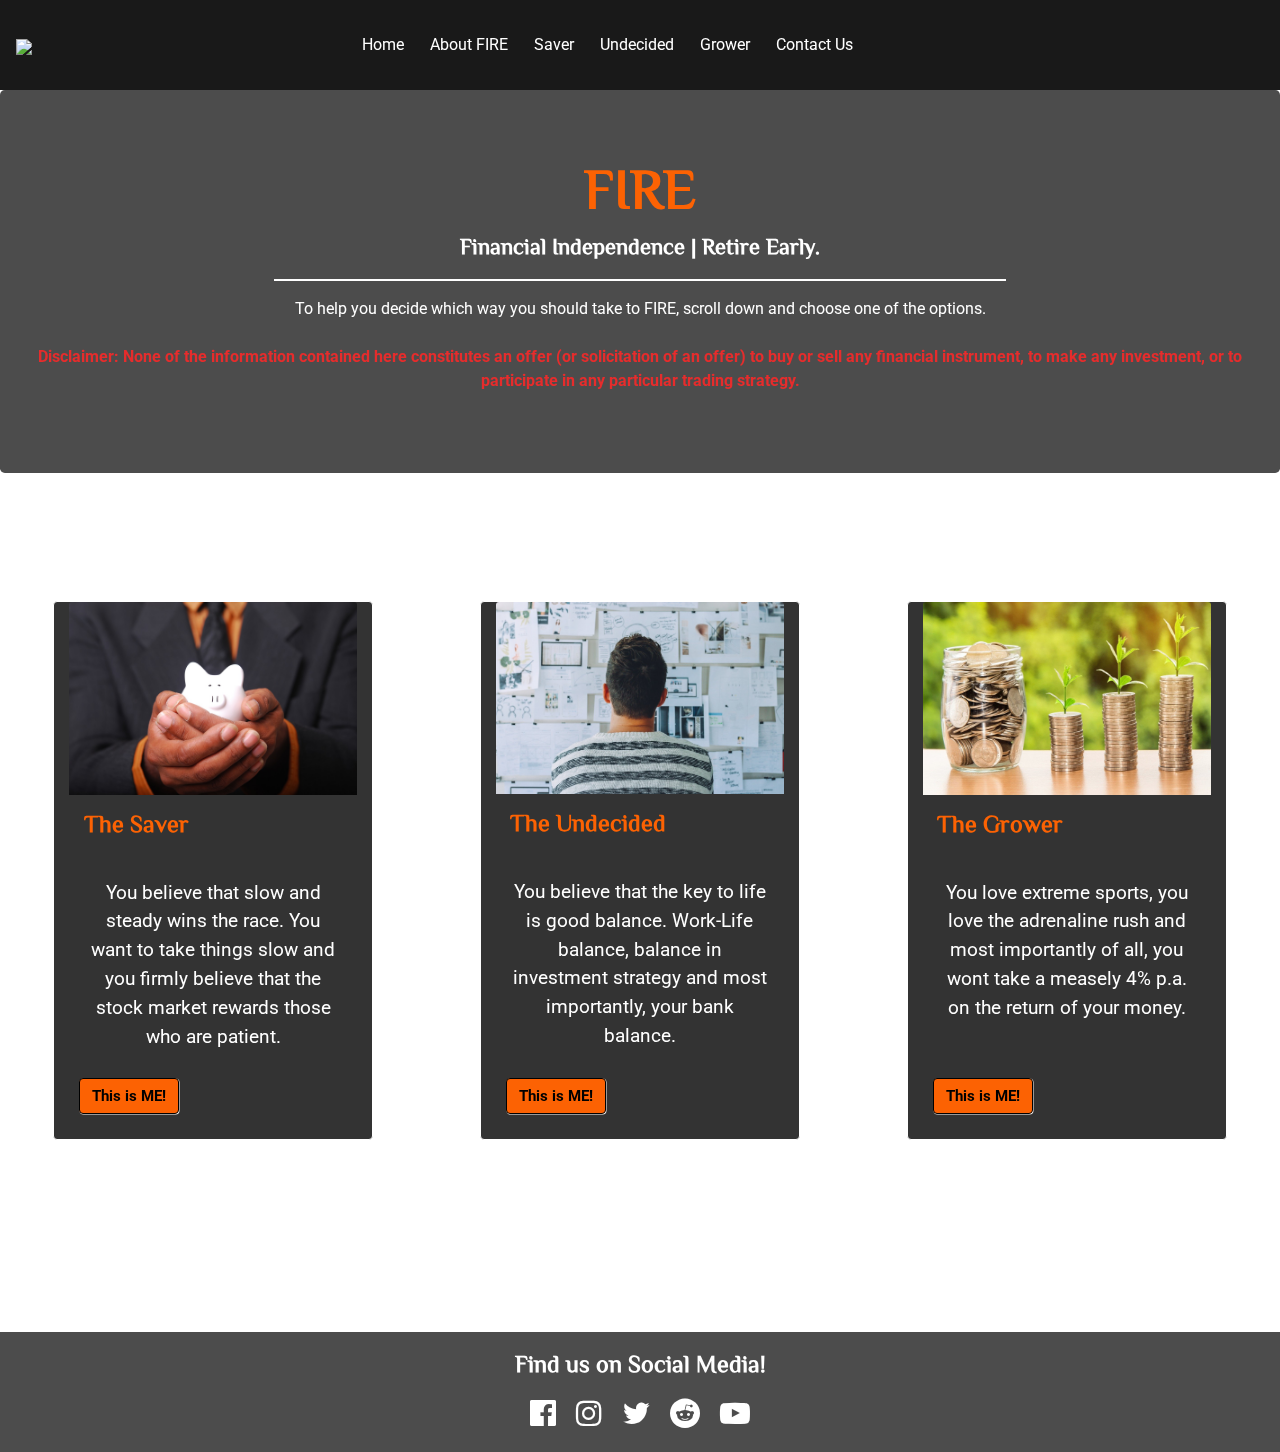
==== commit 53d97ea9: "added disclaimer text" ====
--- a/index.html
+++ b/index.html
@@ -20,106 +20,110 @@
 </head>
 
 <body>
-        <!-- navbar -->
-        <nav class="navbar navbar-expand-lg">
-            <a class="navbar-brand" href="#" id="nav-logo"><img src="pictures/firelogo.png"> </a>
-                <button class="navbar-toggler" type="button" data-toggle="collapse" data-target="#navbarNav" aria-controls="navbarNav" aria-expanded="false" aria-label="Toggle navigation">
+	<!-- navbar -->
+	<nav class="navbar navbar-expand-lg">
+		<a class="navbar-brand" href="#" id="nav-logo"><img src="pictures/firelogo.png"> </a>
+			<button class="navbar-toggler" type="button" data-toggle="collapse" data-target="#navbarNav" aria-controls="navbarNav" aria-expanded="false" aria-label="Toggle navigation">
         <div class="nav-hamburger"></div>
         <div class="nav-hamburger"></div>
         <div class="nav-hamburger"></div>
         </button>
-                <div class="collapse navbar-collapse" id="navbarNav">
-                    <ul class="navbar-nav">
-                        <li class="nav-item">
-                            <a class="nav-link" href="index.html">Home <span class="sr-only">(current)</span></a>
-                        </li>
-                        <li class="nav-item">
-                            <a class="nav-link" href="about.html">About FIRE</a>
-                        </li>
-                        <li class="nav-item">
-                            <a class="nav-link" href="saver.html">Saver</a>
-                        </li>
-                        <li class="nav-item">
-                            <a class="nav-link" href="undecided.html">Undecided</a>
-                        </li>
-                        <li class="nav-item">
-                            <a class="nav-link" href="grower.html">Grower</a>
-                        </li>
-                        <li class="nav-item">
-                            <a class="nav-link" href="#">Community</a>
-                        </li>
-                        <li class="nav-item last-nav-link">
-                            <a class="nav-link" href="contact.html">Contact Us</a>
-                        </li>
-                    </ul>
-                </div>
-        </nav>
-        <!-- Main background video -->
-        <video autoplay muted loop id="mainpagevideo">
-            <source src="mainbackground.mp4" type="video/mp4">
-        </video>
-        <!-- Main page jumbotron -->
-        <div class="jumbotron jumbo-main-bg">
-            <h1 class="display-4 jumbo-header">You are unique.</h1>
-            <p class="lead jumbo-lead">There is no 1 size fits all when it comes to investing.</p>
-            <hr>
-            <p class="jumbo-text">To help you decide which way you should take to FIRE, scroll down and choose one of the
-                options.</p>
-        </div>
+			<div class="collapse navbar-collapse" id="navbarNav">
+				<ul class="navbar-nav">
+					<li class="nav-item">
+						<a class="nav-link" href="index.html">Home <span class="sr-only">(current)</span></a>
+					</li>
+					<li class="nav-item">
+						<a class="nav-link" href="about.html">About FIRE</a>
+					</li>
+					<li class="nav-item">
+						<a class="nav-link" href="saver.html">Saver</a>
+					</li>
+					<li class="nav-item">
+						<a class="nav-link" href="undecided.html">Undecided</a>
+					</li>
+					<li class="nav-item">
+						<a class="nav-link" href="grower.html">Grower</a>
+					</li>
+					<li class="nav-item last-nav-link">
+						<a class="nav-link" href="contact.html">Contact Us</a>
+					</li>
+				</ul>
+			</div>
+	</nav>
+	<!-- Main background video -->
+	<video autoplay muted loop id="mainpagevideo">
+		<source src="mainbackground.mp4" type="video/mp4">
+	</video>
+	<!-- Main page jumbotron -->
+	<div class="jumbotron jumbo-main-bg">
+		<h1 class="display-4 jumbo-header">FIRE</h1>
+		<p class="lead jumbo-lead">Financial Independence | Retire Early.</p>
+		<hr>
+		<p class="jumbo-text">To help you decide which way you should take to FIRE, scroll down and choose one of the
+			options.
+        </p>
+        <p class="jumbo-text" id="disclaimer-text">Disclaimer: None of the information contained here constitutes an offer (or solicitation
+			of an offer) to buy or sell any financial instrument, to make any investment, or to
+			participate in any particular trading strategy.
+		</p>
+	</div>
 
-        <!-- Main page with 3 choices cards -->
-        <div class="container-fluid" id="index-page-margin">
-            <section id="center-of-page-card">
-                <!-- Saver card -->
-                <div class="card all-card">
-                    <div class="card-body">
-                        <img class="card-img-top" src="pictures/saver.jpg" alt="Card image cap">
-                        <h5 class="card-title card-text-header">The Saver</h5>
-                        <p class="card-text card-text-body">You believe that slow and steady wins the race. You want
-                            to take things slow and you firmly believe that the stock market rewards those who are
-                            patient.</p>
-                        <a href="saver.html" class="btn main-page-btn">This is ME!</a>
-                    </div>
-                </div>
-                <!-- Undecided card -->
-                <div class="card all-card">
-                    <div class="card-body">
-                        <img class="card-img-top" src="pictures/thinking.jpg" alt="Card image cap">
-                        <h5 class="card-title card-text-header">The Undecided</h5>
-                        <p class="card-text card-text-body">You believe that the key to life is good balance.
-                            Work-Life balance, balance in investment strategy and most importantly, your bank
-                            balance. </p>
-                        <a href="#" class="btn main-page-btn">This is ME!</a>
-                    </div>
-                </div>
-                <!-- Grower card -->
-                <div class="card all-card">
-                    <div class="card-body">
-                        <img class="card-img-top" src="pictures/grower.jpg" alt="Card image cap">
-                        <h5 class="card-title card-text-header">The Grower</h5>
-                        <p class="card-text card-text-body">You love extreme sports, you love the adrenaline rush
-                            and most importantly of all, you wont take a measely 4% p.a. on the return of your
-                            money.</p>
-                        <a href="#" class="btn main-page-btn">This is ME!</a>
-                    </div>
-                </div>
-            </section>
-        </div>
-        <!-- Footer -->
-        <footer>
-            <div class="container-fluid footer">
-                <div>
-                    <p class="footer-social-text">Find us on Social Media!</p>
-                </div>
-                <div>
-                    <span><i class="fa fa-facebook-official" aria-hidden="true"></i></span>
-                    <span><i class="fa fa-instagram" aria-hidden="true"></i></span>
-                    <span><i class="fa fa-twitter" aria-hidden="true"></i></span>
-                    <span><i class="fa fa-reddit" aria-hidden="true"></i></span>
-                    <span><i class="fa fa-youtube-play" aria-hidden="true"></i></span>
-                </div>
-            </div>
-        </footer>
+	<!-- Main page with 3 choices cards -->
+	<div class="container-fluid" id="index-page-margin">
+		<section>
+			<!-- Saver card -->
+			<div class="row" id="center-of-page-card">
+				<div class="card all-card col-xl-3 col-9">
+					<div class="card-body">
+						<img class="card-img-top" src="pictures/saver.jpg" alt="Card image cap">
+						<h5 class="card-title card-text-header">The Saver</h5>
+						<p class="card-text card-text-body">You believe that slow and steady wins the race. You want
+							to take things slow and you firmly believe that the stock market rewards those who are
+							patient.</p>
+						<a href="saver.html" class="btn main-page-btn">This is ME!</a>
+					</div>
+				</div>
+				<!-- Undecided card -->
+				<div class="card all-card col-xl-3 col-9">
+					<div class="card-body">
+						<img class="card-img-top" src="pictures/thinking.jpg" alt="Card image cap">
+						<h5 class="card-title card-text-header">The Undecided</h5>
+						<p class="card-text card-text-body">You believe that the key to life is good balance.
+							Work-Life balance, balance in investment strategy and most importantly, your bank
+							balance. </p>
+						<a href="undecided.html" class="btn main-page-btn">This is ME!</a>
+					</div>
+				</div>
+				<!-- Grower card -->
+				<div class="card all-card col-xl-3 col-9">
+					<div class="card-body">
+						<img class="card-img-top" src="pictures/grower.jpg" alt="Card image cap">
+						<h5 class="card-title card-text-header">The Grower</h5>
+						<p class="card-text card-text-body">You love extreme sports, you love the adrenaline rush
+							and most importantly of all, you wont take a measely 4% p.a. on the return of your
+							money.</p>
+						<a href="grower.html" class="btn main-page-btn">This is ME!</a>
+					</div>
+				</div>
+			</div>
+		</section>
+	</div>
+	<!-- Footer -->
+	<footer>
+		<div class="container-fluid footer">
+			<div>
+				<p class="footer-social-text">Find us on Social Media!</p>
+			</div>
+			<div>
+				<span><i class="fa fa-facebook-official" aria-hidden="true"></i></span>
+				<span><i class="fa fa-instagram" aria-hidden="true"></i></span>
+				<span><i class="fa fa-twitter" aria-hidden="true"></i></span>
+				<span><i class="fa fa-reddit" aria-hidden="true"></i></span>
+				<span><i class="fa fa-youtube-play" aria-hidden="true"></i></span>
+			</div>
+		</div>
+	</footer>
 	<!-- jquery -->
 	<script src="https://code.jquery.com/jquery-3.4.1.slim.min.js"
 		integrity="sha384-J6qa4849blE2+poT4WnyKhv5vZF5SrPo0iEjwBvKU7imGFAV0wwj1yYfoRSJoZ+n" crossorigin="anonymous">
--- a/style.css
+++ b/style.css
@@ -11,8 +11,10 @@
     background-size: cover;
     background-repeat: no-repeat;
     background-position: right;
+    min-height: 115vh;
 }
 /* navbar stylings */
+
 #nav-logo img {
     height: 40px;
 }
@@ -120,7 +122,18 @@
   text-align: center;
 }
 
+#disclaimer-text {
+    color: #e62c2c;
+    margin-top: 2%;
+    font-weight: bold;
+}
+
 /* index page teaser */
+
+#center-of-page-card {
+    display: flex;
+    justify-content: space-around;
+}
 
 .card-body {
     padding: 0px !important;
@@ -129,9 +142,7 @@
 .all-card {
   background-color: rgba(0,0,0,0.8) ;
   border: 1px white solid;
-  margin-bottom: 5%;
-  max-width: 50%;
-  margin-left: 25%;
+  margin: 0 0 5% 0;
 }
 
 .card-text-header {
@@ -318,6 +329,15 @@
     box-shadow: 1px 1px black;
 }
 
+#undecided-results {
+    margin-bottom: 15%;
+}
+
+#undecided-card {
+    width: 50% !important;
+    margin-left: 25%;
+}
+
 /* Grower page */
 
 #grower-jumbo-text {
@@ -428,13 +448,9 @@
   display: flex;
   justify-content: flex-end;
   width: 100%;
-}
-
-.grower-card-main {
-  border-radius: 0 25px 25px 0;
+  height: 100%;
+  border-radius: 25px;
   background-color: rgba(255,255,255,0.9);
-  width: 100%;
-  height: 100%;
   margin: 0;
 }
 
@@ -459,8 +475,8 @@
   display: flex;
   flex-direction: column;
   justify-content: center;
-  background-color: rgba(166,166,166,0.5);
-  border-radius: 25px 0 0 25px;
+  background-color: rgba(0,0,0,0.7);
+  border-radius: 25px;
 }
 
 #grower-notable-margin {
@@ -659,6 +675,8 @@
     text-align: center;
 }
 
+/* Contact Us */
+
 /* Footer */
 
 .footer {
@@ -693,12 +711,16 @@
         justify-content: center;
     }
 
+    #center-of-page-card {
+        display: block;
+    }
+
     .all-card {
         background-color: rgba(0,0,0,0.8) ;
         max-height: 55%;
         border: 1px white solid;
-        margin-left: 10%;
-        max-width: 80%;
+        margin-left: 10% !important;
+        width: 80% !important;
     }
     
     /* about page */
@@ -717,6 +739,14 @@
         margin: 2% 25% 0 25%;
         border: 1px black solid;
         box-shadow: 1px 1px black;
+    }
+
+    #about-saver-link a {
+        text-align: center;
+    }
+
+    #about-grower-link a {
+        text-align: center !important;
     }
 
     /* saver page */
@@ -784,5 +814,95 @@
         background-color: rgba(0,0,0,0.7);
         border-radius: 25px;
     }
-}
-
+
+    /* Grower page */
+
+    #grower-undecided-text {
+        font-family: 'ZCOOL XiaoWei', serif;
+        font-size: 1.5em;
+        font-weight: bolder;
+        color: #e62c2c;
+        text-shadow: 3px 3px black;
+    }
+
+    #grower-search-container {
+        min-height: 40%;
+        display: block;
+        margin: 5% 0 0 0;
+    } 
+
+    #grower-search-text {
+        margin-left: 20px;
+        display: flex;
+        justify-content: center;
+        min-width: 50%;
+        color: white;
+        font-weight: Bolder;
+        font-size: 20px;
+        text-shadow: 4px 4px black;
+    }
+
+    #grower-search {
+        width: 50%;
+        margin-left: 25%;
+        margin-right: 25%;
+        border-radius: 25px;
+        border: 3px black solid;
+        padding: 10px;
+        box-shadow: black 2px 2px;
+    }
+
+    #grower-search-btn {
+        width: 50%;
+        margin-left: 25%;
+        margin-right: 25%;
+        margin-top: 2%;
+        background-color: #e62c2c;
+        color: white;
+        font-weight: bolder;
+        font-size: 15px;
+        padding: 10px;
+        border-radius: 25px;
+    }
+
+    .grower-card {
+        display: flex;
+        flex-direction: column;
+        justify-content: center;
+        border-radius: 25px;
+        background-color: rgba(255,255,255,0.9);
+    }
+
+    .grower-text-box {
+        display: flex;
+        flex-direction: column;
+        justify-content: center;
+        background-color: rgba(0,0,0,0.7);
+        border-radius: 25px;
+    }
+}
+
+@media only screen and (max-width: 990px) {
+    #navbarNav {
+        background-color:  rgba(0,0,0,0.9);
+        height: 100vh;
+    }
+
+#navbarNav .nav-item {
+        text-align: center;
+        font-size: 1.5em;
+        font-weight: bold;
+    }
+
+#navbarNav .last-nav-link {
+        margin: 0;
+    }
+}
+
+@media only screen and (min-height: 1366px) {
+    #undecided-footer-ipad {
+        position: fixed;
+        bottom: 0;
+        margin-top: 10%;
+    }
+}
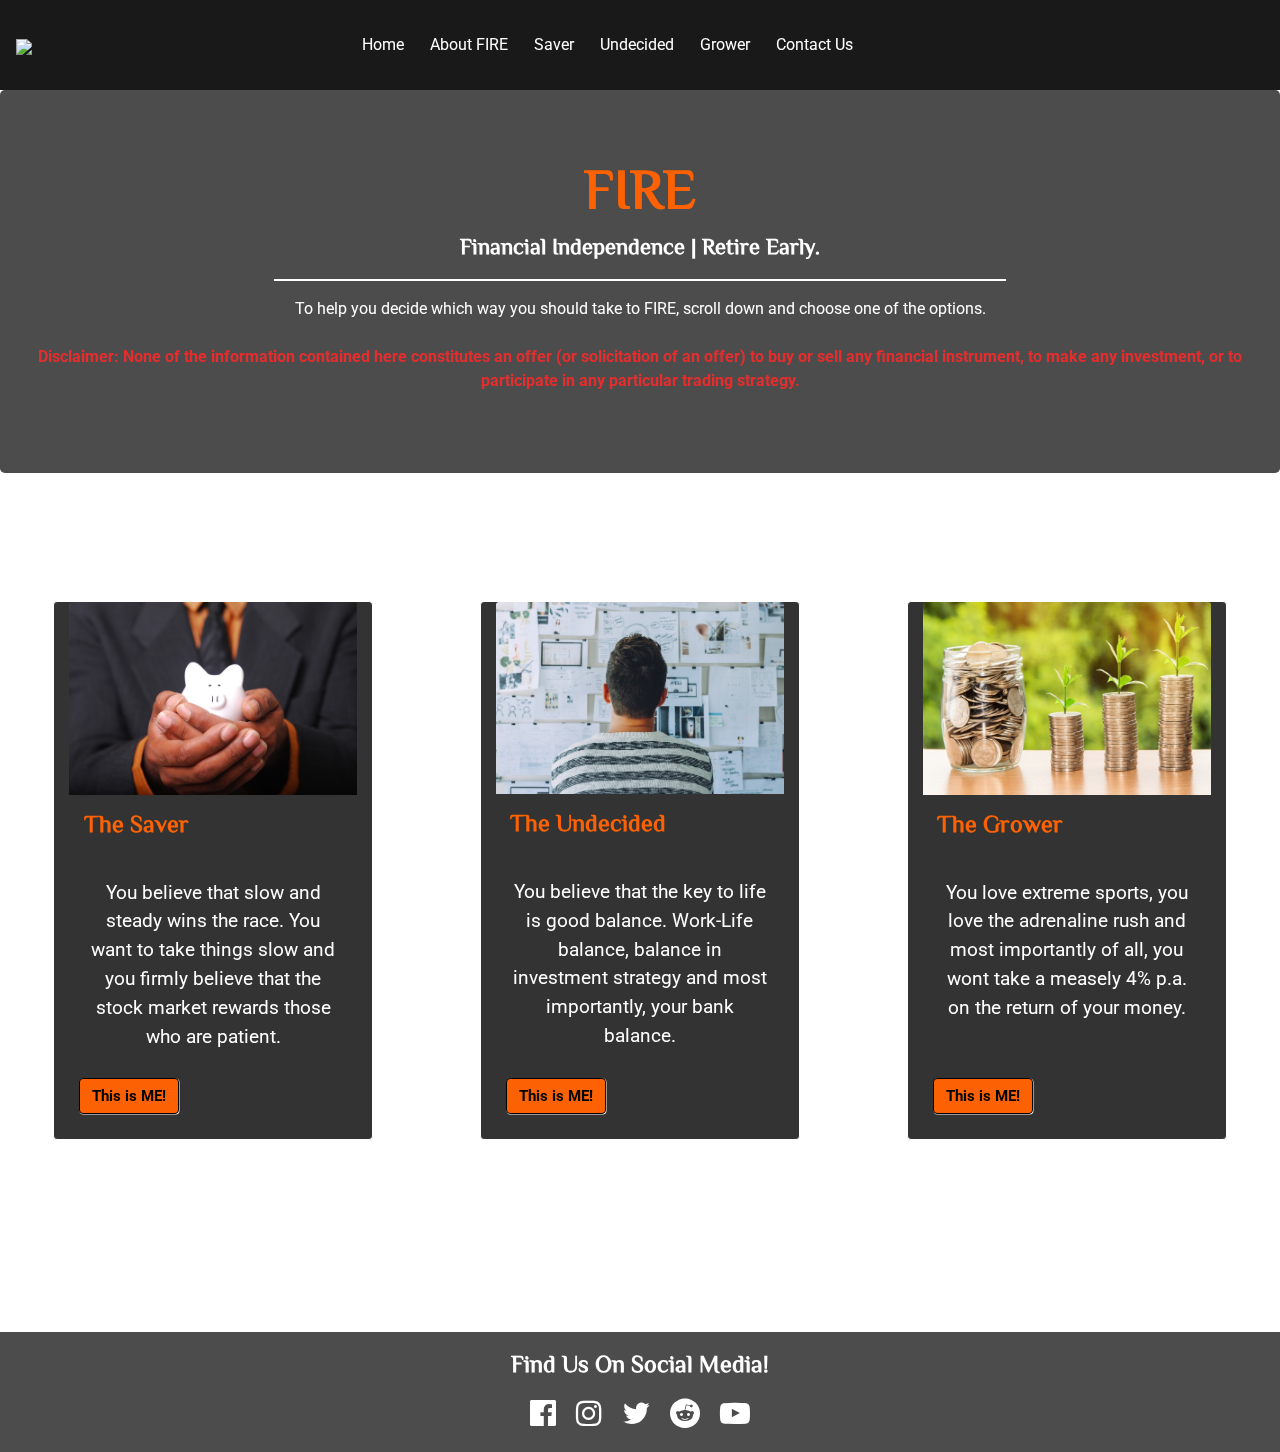
==== commit 3af7b08e: "changed all button hover to white" ====
--- a/index.html
+++ b/index.html
@@ -110,20 +110,20 @@
 		</section>
 	</div>
 	<!-- Footer -->
-	<footer>
-		<div class="container-fluid footer">
-			<div>
-				<p class="footer-social-text">Find us on Social Media!</p>
-			</div>
-			<div>
-				<span><i class="fa fa-facebook-official" aria-hidden="true"></i></span>
-				<span><i class="fa fa-instagram" aria-hidden="true"></i></span>
-				<span><i class="fa fa-twitter" aria-hidden="true"></i></span>
-				<span><i class="fa fa-reddit" aria-hidden="true"></i></span>
-				<span><i class="fa fa-youtube-play" aria-hidden="true"></i></span>
-			</div>
-		</div>
-	</footer>
+        <footer>
+            <div class="container-fluid footer">
+                <div>
+                    <p class="footer-social-text">Find Us On Social Media!</p>
+                </div>
+                <div>
+                    <span><a href="https://www.facebook.com/" target="_blank"><i class="fa fa-facebook-official fa-hover" aria-hidden="true"></i></a></span>
+                    <span><a href="https://www.instagram.com/" target="_blank"><i class="fa fa-instagram fa-hover" aria-hidden="true"></a></i></span>
+                    <span><a href="https://twitter.com/" target="_blank"><i class="fa fa-twitter fa-hover" aria-hidden="true"></a></i></span>
+                    <span><a href="https://www.reddit.com/r/financialindependence/" target="_blank"><i class="fa fa-reddit fa-hover" aria-hidden="true"></a></i></span>
+                    <span><a href="https://www.youtube.com/" target="_blank"><i class="fa fa-youtube-play fa-hover" aria-hidden="true"></a></i></span>
+                </div>
+            </div>
+        </footer>
 	<!-- jquery -->
 	<script src="https://code.jquery.com/jquery-3.4.1.slim.min.js"
 		integrity="sha384-J6qa4849blE2+poT4WnyKhv5vZF5SrPo0iEjwBvKU7imGFAV0wwj1yYfoRSJoZ+n" crossorigin="anonymous">
@@ -137,8 +137,6 @@
 	</script>
 	<!-- Axios -->
 	<script src="https://cdnjs.cloudflare.com/ajax/libs/axios/0.19.2/axios.min.js"></script>
-	<!-- Animate on scroll library -->
-	<script src="https://unpkg.com/aos@2.3.1/dist/aos.js"></script>
 	<!-- Chart JS -->
 	<script src="https://cdn.jsdelivr.net/npm/chart.js@2.8.0"></script>
 	<!-- my script -->
--- a/style.css
+++ b/style.css
@@ -4,6 +4,30 @@
   margin: 0;
   height: 100%;
   font-family: 'Roboto', sans-serif;
+}
+
+.btn:hover {
+    background-color: white !important;
+}
+
+.hr-black {
+    border: 0.5px black solid;
+}
+
+ul {
+    list-style-position: inside;
+}
+
+.red-text {
+    color: #e62c2c;
+}
+
+.orange-text {
+    color: #fc6203;
+}
+
+.text-left {
+    text-align: left !important;
 }
 
 .bg-image {
@@ -236,6 +260,7 @@
     padding: 3% !important;
     background-color: rgba(166,166,166,0.5);
     margin-top: 0px !important;
+    text-align: left;
 }
 
 #saver-search-results-description {
@@ -299,7 +324,7 @@
   display: flex;
   flex-direction: column;
   justify-content: center;
-  background-color: rgba(0,0,0,0.7);
+  background-color: rgba(0,0,0,0.8);
   border-radius: 25px;
 }
 
@@ -327,6 +352,10 @@
     background-color: #fc6203 !important;
     border: 1px black solid;
     box-shadow: 1px 1px black;
+}
+
+#undecided-submit:hover {
+    background-color: white !important;
 }
 
 #undecided-results {
@@ -475,7 +504,7 @@
   display: flex;
   flex-direction: column;
   justify-content: center;
-  background-color: rgba(0,0,0,0.7);
+  background-color: rgba(0,0,0,0.8);
   border-radius: 25px;
 }
 
@@ -537,7 +566,7 @@
   display: flex;
   flex-direction: column;
   justify-content: center;
-  background-color: rgba(0,0,0,0.7);
+  background-color: rgba(0,0,0,0.8);
   border-radius: 25px;
   padding: 2%;
 }
@@ -615,7 +644,7 @@
   display: flex;
   flex-direction: column;
   justify-content: center;
-  background-color:  rgba(0,0,0,0.7);
+  background-color:  rgba(0,0,0,0.8);
   border-radius: 25px;
   padding: 2%;
   margin-top: 10%;
@@ -677,6 +706,45 @@
 
 /* Contact Us */
 
+.contact-fire-container {
+    margin: auto;
+    margin-top: 10%;
+    margin-bottom: 10%;
+    padding: 0px;
+    display: flex;
+    justify-content: center;
+}
+
+.fa-large {
+    font-size: 5em !important;
+}
+
+.fa-large:hover {
+    color : #fc6203 !important;
+}
+
+.contact-fire-text {
+  text-align: center;
+  color: white;
+  font-size: 1em;
+  line-height: 1.5em;
+  padding-bottom: 5%;
+}
+
+.contact-fire-box {
+  background-color: rgba(0,0,0,0.8);
+  border-radius: 25px;
+  padding: 2%;
+}
+
+.contact-fire-text-head {
+    font-family: 'ZCOOL XiaoWei', serif;
+    font-weight: bolder;
+    font-size: 3em;
+    text-align: center;
+    text-shadow: 3px 3px #000000;
+}
+
 /* Footer */
 
 .footer {
@@ -699,6 +767,11 @@
   color: white;
   padding: 0 7px 0 7px
 }
+
+.fa-hover:hover {
+    color : #fc6203 !important;
+}
+
 
 /* about, grower, saver pages breakpoint at smaller screen sizes */
 
@@ -811,7 +884,7 @@
         display: flex;
         flex-direction: column;
         justify-content: center;
-        background-color: rgba(0,0,0,0.7);
+        background-color: rgba(0,0,0,0.8);
         border-radius: 25px;
     }
 
@@ -877,7 +950,7 @@
         display: flex;
         flex-direction: column;
         justify-content: center;
-        background-color: rgba(0,0,0,0.7);
+        background-color: rgba(0,0,0,0.8);
         border-radius: 25px;
     }
 }
